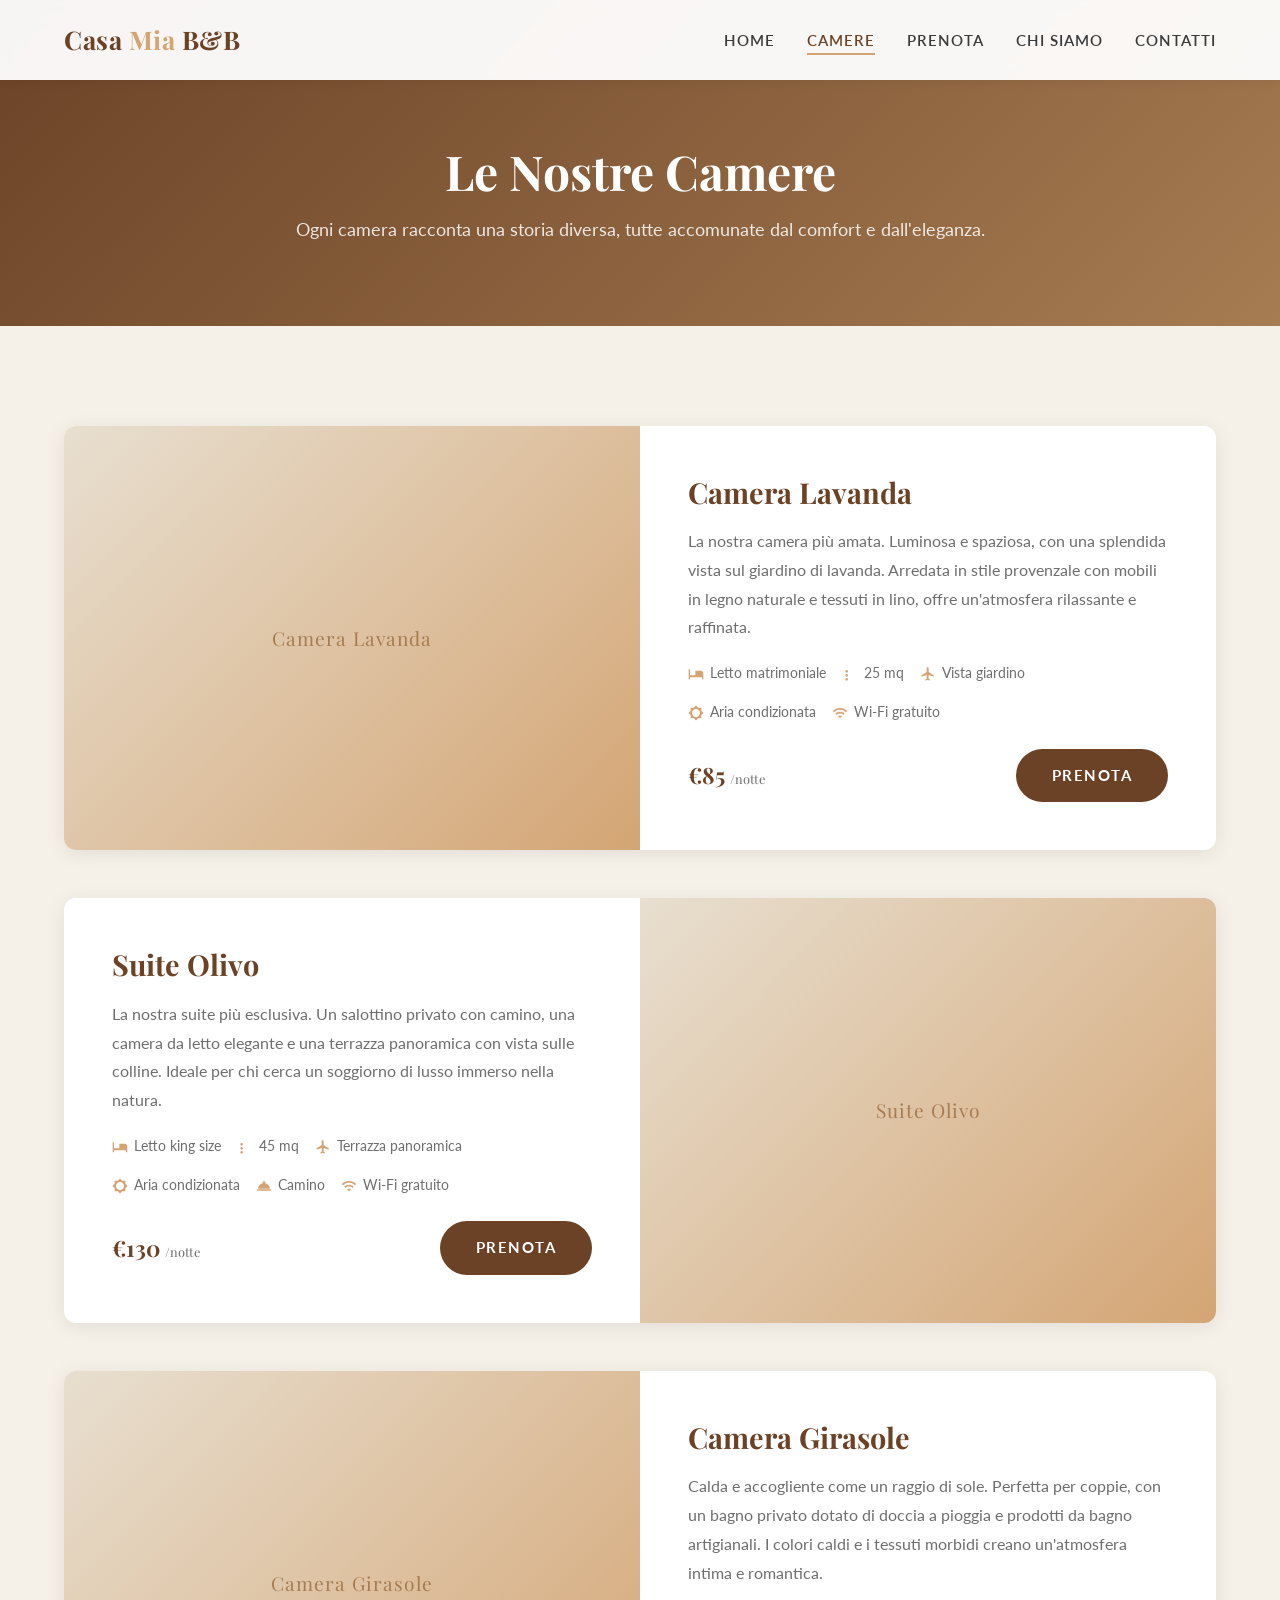
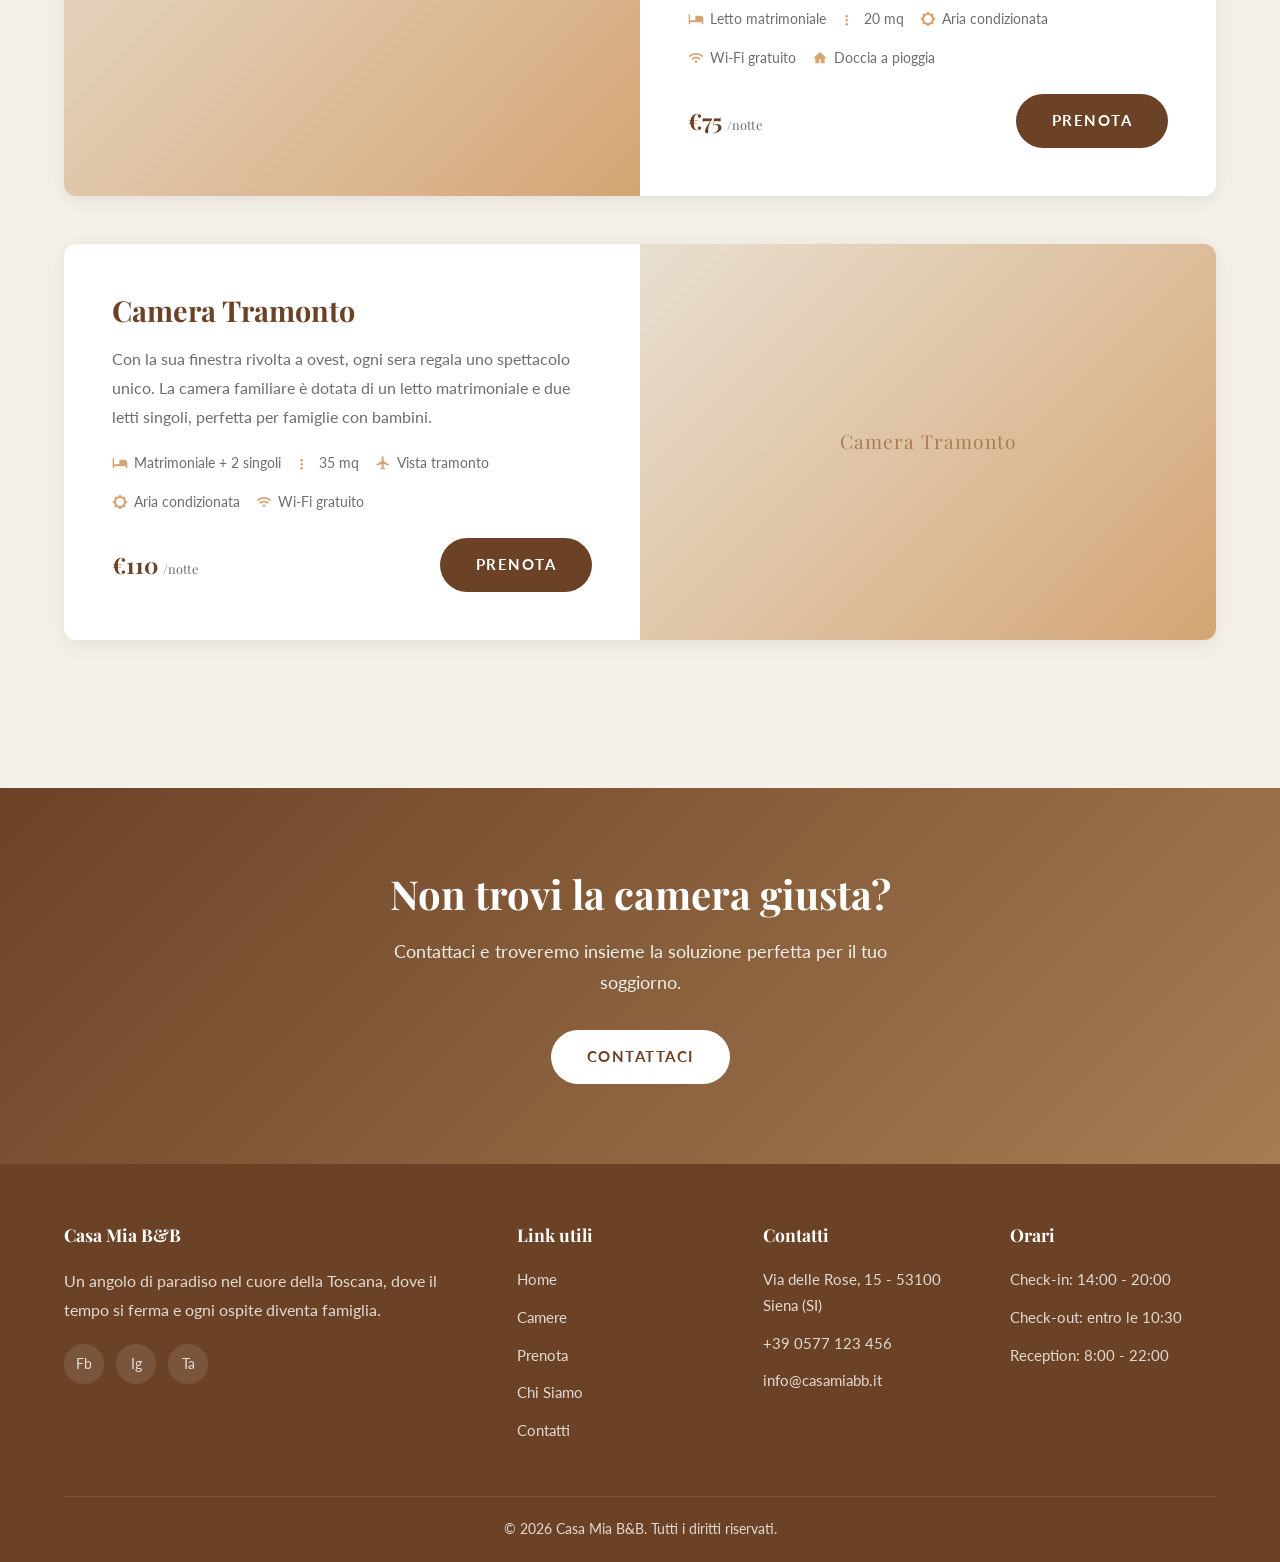
==== bb-website/camere.html @ ee1a45ab "Add Casa Mia B&B complete website Create a full responsive B&B website with 5 pages (homepage, rooms" ====
<!DOCTYPE html>
<html lang="it">
<head>
  <meta charset="UTF-8">
  <meta name="viewport" content="width=device-width, initial-scale=1.0">
  <title>Le Camere - Casa Mia B&B</title>
  <meta name="description" content="Scopri le camere di Casa Mia B&B: comfort, eleganza e vista sulle colline toscane.">
  <link rel="preconnect" href="https://fonts.googleapis.com">
  <link rel="preconnect" href="https://fonts.gstatic.com" crossorigin>
  <link href="https://fonts.googleapis.com/css2?family=Lato:wght@300;400;700&family=Playfair+Display:wght@400;600;700&display=swap" rel="stylesheet">
  <link rel="stylesheet" href="style.css">
</head>
<body>

  <!-- Navbar -->
  <nav class="navbar">
    <div class="container">
      <a href="index.html" class="navbar-logo">Casa <span>Mia</span> B&B</a>
      <ul class="navbar-menu">
        <li><a href="index.html">Home</a></li>
        <li><a href="camere.html">Camere</a></li>
        <li><a href="prenotazioni.html">Prenota</a></li>
        <li><a href="chi-siamo.html">Chi Siamo</a></li>
        <li><a href="contatti.html">Contatti</a></li>
      </ul>
      <div class="hamburger">
        <span></span>
        <span></span>
        <span></span>
      </div>
    </div>
  </nav>
  <div class="menu-overlay"></div>

  <!-- Page Header -->
  <section class="page-header">
    <div class="container">
      <h1>Le Nostre Camere</h1>
      <p>Ogni camera racconta una storia diversa, tutte accomunate dal comfort e dall'eleganza.</p>
    </div>
  </section>

  <!-- Rooms Detail -->
  <section class="section">
    <div class="container">

      <!-- Camera Lavanda -->
      <div class="room-detail-card animate-on-scroll">
        <div class="room-detail-img">
          <div class="img-placeholder">Camera Lavanda</div>
        </div>
        <div class="room-detail-body">
          <h3>Camera Lavanda</h3>
          <p>La nostra camera più amata. Luminosa e spaziosa, con una splendida vista sul giardino di lavanda. Arredata in stile provenzale con mobili in legno naturale e tessuti in lino, offre un'atmosfera rilassante e raffinata.</p>
          <div class="room-features">
            <span class="room-feature">
              <svg viewBox="0 0 24 24"><path d="M19 7h-8v7H3V5H1v15h2v-3h18v3h2V11c0-2.21-1.79-4-4-4z"/></svg>
              Letto matrimoniale
            </span>
            <span class="room-feature">
              <svg viewBox="0 0 24 24"><path d="M7 18c-1.1 0-1.99.9-1.99 2S5.9 22 7 22s2-.9 2-2-.9-2-2-2zm0-6c-1.1 0-1.99.9-1.99 2S5.9 16 7 16s2-.9 2-2-.9-2-2-2zm0-6c-1.1 0-1.99.9-1.99 2S5.9 10 7 10s2-.9 2-2-.9-2-2-2z"/></svg>
              25 mq
            </span>
            <span class="room-feature">
              <svg viewBox="0 0 24 24"><path d="M21 14.58c0-.36-.19-.69-.49-.89L13 9V3.5c0-.83-.67-1.5-1.5-1.5S10 2.67 10 3.5V9l-7.51 4.69c-.3.19-.49.53-.49.89 0 .7.68 1.2 1.34 1L10 13.5V19l-1.8 1.35c-.13.09-.2.24-.2.4v.59c0 .33.32.57.64.48L11.5 21l2.86.82c.32.09.64-.15.64-.48v-.59c0-.16-.07-.31-.2-.4L13 19v-5.5l6.66 2.08c.66.2 1.34-.3 1.34-1z"/></svg>
              Vista giardino
            </span>
            <span class="room-feature">
              <svg viewBox="0 0 24 24"><path d="M20 8.69V4h-4.69L12 .69 8.69 4H4v4.69L.69 12 4 15.31V20h4.69L12 23.31 15.31 20H20v-4.69L23.31 12 20 8.69zM12 18c-3.31 0-6-2.69-6-6s2.69-6 6-6 6 2.69 6 6-2.69 6-6 6z"/></svg>
              Aria condizionata
            </span>
            <span class="room-feature">
              <svg viewBox="0 0 24 24"><path d="M1 9l2 2c4.97-4.97 13.03-4.97 18 0l2-2C16.93 2.93 7.08 2.93 1 9zm8 8l3 3 3-3c-1.65-1.66-4.34-1.66-6 0zm-4-4l2 2c2.76-2.76 7.24-2.76 10 0l2-2C15.14 9.14 8.87 9.14 5 13z"/></svg>
              Wi-Fi gratuito
            </span>
          </div>
          <div class="room-card-footer">
            <span class="room-price">€85 <small>/notte</small></span>
            <a href="prenotazioni.html" class="btn btn-primary">Prenota</a>
          </div>
        </div>
      </div>

      <!-- Suite Olivo -->
      <div class="room-detail-card animate-on-scroll">
        <div class="room-detail-img">
          <div class="img-placeholder">Suite Olivo</div>
        </div>
        <div class="room-detail-body">
          <h3>Suite Olivo</h3>
          <p>La nostra suite più esclusiva. Un salottino privato con camino, una camera da letto elegante e una terrazza panoramica con vista sulle colline. Ideale per chi cerca un soggiorno di lusso immerso nella natura.</p>
          <div class="room-features">
            <span class="room-feature">
              <svg viewBox="0 0 24 24"><path d="M19 7h-8v7H3V5H1v15h2v-3h18v3h2V11c0-2.21-1.79-4-4-4z"/></svg>
              Letto king size
            </span>
            <span class="room-feature">
              <svg viewBox="0 0 24 24"><path d="M7 18c-1.1 0-1.99.9-1.99 2S5.9 22 7 22s2-.9 2-2-.9-2-2-2zm0-6c-1.1 0-1.99.9-1.99 2S5.9 16 7 16s2-.9 2-2-.9-2-2-2zm0-6c-1.1 0-1.99.9-1.99 2S5.9 10 7 10s2-.9 2-2-.9-2-2-2z"/></svg>
              45 mq
            </span>
            <span class="room-feature">
              <svg viewBox="0 0 24 24"><path d="M21 14.58c0-.36-.19-.69-.49-.89L13 9V3.5c0-.83-.67-1.5-1.5-1.5S10 2.67 10 3.5V9l-7.51 4.69c-.3.19-.49.53-.49.89 0 .7.68 1.2 1.34 1L10 13.5V19l-1.8 1.35c-.13.09-.2.24-.2.4v.59c0 .33.32.57.64.48L11.5 21l2.86.82c.32.09.64-.15.64-.48v-.59c0-.16-.07-.31-.2-.4L13 19v-5.5l6.66 2.08c.66.2 1.34-.3 1.34-1z"/></svg>
              Terrazza panoramica
            </span>
            <span class="room-feature">
              <svg viewBox="0 0 24 24"><path d="M20 8.69V4h-4.69L12 .69 8.69 4H4v4.69L.69 12 4 15.31V20h4.69L12 23.31 15.31 20H20v-4.69L23.31 12 20 8.69zM12 18c-3.31 0-6-2.69-6-6s2.69-6 6-6 6 2.69 6 6-2.69 6-6 6z"/></svg>
              Aria condizionata
            </span>
            <span class="room-feature">
              <svg viewBox="0 0 24 24"><path d="M2 17h20v2H2zm11.84-9.21c.1-.24.16-.51.16-.79 0-1.1-.9-2-2-2s-2 .9-2 2c0 .28.06.55.16.79C6.25 8.6 3.27 11.93 3 16h18c-.27-4.07-3.25-7.4-7.16-8.21z"/></svg>
              Camino
            </span>
            <span class="room-feature">
              <svg viewBox="0 0 24 24"><path d="M1 9l2 2c4.97-4.97 13.03-4.97 18 0l2-2C16.93 2.93 7.08 2.93 1 9zm8 8l3 3 3-3c-1.65-1.66-4.34-1.66-6 0zm-4-4l2 2c2.76-2.76 7.24-2.76 10 0l2-2C15.14 9.14 8.87 9.14 5 13z"/></svg>
              Wi-Fi gratuito
            </span>
          </div>
          <div class="room-card-footer">
            <span class="room-price">€130 <small>/notte</small></span>
            <a href="prenotazioni.html" class="btn btn-primary">Prenota</a>
          </div>
        </div>
      </div>

      <!-- Camera Girasole -->
      <div class="room-detail-card animate-on-scroll">
        <div class="room-detail-img">
          <div class="img-placeholder">Camera Girasole</div>
        </div>
        <div class="room-detail-body">
          <h3>Camera Girasole</h3>
          <p>Calda e accogliente come un raggio di sole. Perfetta per coppie, con un bagno privato dotato di doccia a pioggia e prodotti da bagno artigianali. I colori caldi e i tessuti morbidi creano un'atmosfera intima e romantica.</p>
          <div class="room-features">
            <span class="room-feature">
              <svg viewBox="0 0 24 24"><path d="M19 7h-8v7H3V5H1v15h2v-3h18v3h2V11c0-2.21-1.79-4-4-4z"/></svg>
              Letto matrimoniale
            </span>
            <span class="room-feature">
              <svg viewBox="0 0 24 24"><path d="M7 18c-1.1 0-1.99.9-1.99 2S5.9 22 7 22s2-.9 2-2-.9-2-2-2zm0-6c-1.1 0-1.99.9-1.99 2S5.9 16 7 16s2-.9 2-2-.9-2-2-2zm0-6c-1.1 0-1.99.9-1.99 2S5.9 10 7 10s2-.9 2-2-.9-2-2-2z"/></svg>
              20 mq
            </span>
            <span class="room-feature">
              <svg viewBox="0 0 24 24"><path d="M20 8.69V4h-4.69L12 .69 8.69 4H4v4.69L.69 12 4 15.31V20h4.69L12 23.31 15.31 20H20v-4.69L23.31 12 20 8.69zM12 18c-3.31 0-6-2.69-6-6s2.69-6 6-6 6 2.69 6 6-2.69 6-6 6z"/></svg>
              Aria condizionata
            </span>
            <span class="room-feature">
              <svg viewBox="0 0 24 24"><path d="M1 9l2 2c4.97-4.97 13.03-4.97 18 0l2-2C16.93 2.93 7.08 2.93 1 9zm8 8l3 3 3-3c-1.65-1.66-4.34-1.66-6 0zm-4-4l2 2c2.76-2.76 7.24-2.76 10 0l2-2C15.14 9.14 8.87 9.14 5 13z"/></svg>
              Wi-Fi gratuito
            </span>
            <span class="room-feature">
              <svg viewBox="0 0 24 24"><path d="M12 3L2 12h3v8h6v-6h2v6h6v-8h3L12 3z"/></svg>
              Doccia a pioggia
            </span>
          </div>
          <div class="room-card-footer">
            <span class="room-price">€75 <small>/notte</small></span>
            <a href="prenotazioni.html" class="btn btn-primary">Prenota</a>
          </div>
        </div>
      </div>

      <!-- Camera Tramonto -->
      <div class="room-detail-card animate-on-scroll">
        <div class="room-detail-img">
          <div class="img-placeholder">Camera Tramonto</div>
        </div>
        <div class="room-detail-body">
          <h3>Camera Tramonto</h3>
          <p>Con la sua finestra rivolta a ovest, ogni sera regala uno spettacolo unico. La camera familiare è dotata di un letto matrimoniale e due letti singoli, perfetta per famiglie con bambini.</p>
          <div class="room-features">
            <span class="room-feature">
              <svg viewBox="0 0 24 24"><path d="M19 7h-8v7H3V5H1v15h2v-3h18v3h2V11c0-2.21-1.79-4-4-4z"/></svg>
              Matrimoniale + 2 singoli
            </span>
            <span class="room-feature">
              <svg viewBox="0 0 24 24"><path d="M7 18c-1.1 0-1.99.9-1.99 2S5.9 22 7 22s2-.9 2-2-.9-2-2-2zm0-6c-1.1 0-1.99.9-1.99 2S5.9 16 7 16s2-.9 2-2-.9-2-2-2zm0-6c-1.1 0-1.99.9-1.99 2S5.9 10 7 10s2-.9 2-2-.9-2-2-2z"/></svg>
              35 mq
            </span>
            <span class="room-feature">
              <svg viewBox="0 0 24 24"><path d="M21 14.58c0-.36-.19-.69-.49-.89L13 9V3.5c0-.83-.67-1.5-1.5-1.5S10 2.67 10 3.5V9l-7.51 4.69c-.3.19-.49.53-.49.89 0 .7.68 1.2 1.34 1L10 13.5V19l-1.8 1.35c-.13.09-.2.24-.2.4v.59c0 .33.32.57.64.48L11.5 21l2.86.82c.32.09.64-.15.64-.48v-.59c0-.16-.07-.31-.2-.4L13 19v-5.5l6.66 2.08c.66.2 1.34-.3 1.34-1z"/></svg>
              Vista tramonto
            </span>
            <span class="room-feature">
              <svg viewBox="0 0 24 24"><path d="M20 8.69V4h-4.69L12 .69 8.69 4H4v4.69L.69 12 4 15.31V20h4.69L12 23.31 15.31 20H20v-4.69L23.31 12 20 8.69zM12 18c-3.31 0-6-2.69-6-6s2.69-6 6-6 6 2.69 6 6-2.69 6-6 6z"/></svg>
              Aria condizionata
            </span>
            <span class="room-feature">
              <svg viewBox="0 0 24 24"><path d="M1 9l2 2c4.97-4.97 13.03-4.97 18 0l2-2C16.93 2.93 7.08 2.93 1 9zm8 8l3 3 3-3c-1.65-1.66-4.34-1.66-6 0zm-4-4l2 2c2.76-2.76 7.24-2.76 10 0l2-2C15.14 9.14 8.87 9.14 5 13z"/></svg>
              Wi-Fi gratuito
            </span>
          </div>
          <div class="room-card-footer">
            <span class="room-price">€110 <small>/notte</small></span>
            <a href="prenotazioni.html" class="btn btn-primary">Prenota</a>
          </div>
        </div>
      </div>

    </div>
  </section>

  <!-- CTA -->
  <section class="cta-section">
    <div class="container">
      <h2>Non trovi la camera giusta?</h2>
      <p>Contattaci e troveremo insieme la soluzione perfetta per il tuo soggiorno.</p>
      <a href="contatti.html" class="btn btn-white">Contattaci</a>
    </div>
  </section>

  <!-- Footer -->
  <footer class="footer">
    <div class="container">
      <div class="footer-grid">
        <div class="footer-about">
          <h4>Casa Mia B&B</h4>
          <p>Un angolo di paradiso nel cuore della Toscana, dove il tempo si ferma e ogni ospite diventa famiglia.</p>
          <div class="footer-social">
            <a href="#" aria-label="Facebook">Fb</a>
            <a href="#" aria-label="Instagram">Ig</a>
            <a href="#" aria-label="TripAdvisor">Ta</a>
          </div>
        </div>
        <div>
          <h4>Link utili</h4>
          <div class="footer-links">
            <a href="index.html">Home</a>
            <a href="camere.html">Camere</a>
            <a href="prenotazioni.html">Prenota</a>
            <a href="chi-siamo.html">Chi Siamo</a>
            <a href="contatti.html">Contatti</a>
          </div>
        </div>
        <div>
          <h4>Contatti</h4>
          <div class="footer-contact-item">Via delle Rose, 15 - 53100 Siena (SI)</div>
          <div class="footer-contact-item">+39 0577 123 456</div>
          <div class="footer-contact-item">info@casamiabb.it</div>
        </div>
        <div>
          <h4>Orari</h4>
          <div class="footer-contact-item">Check-in: 14:00 - 20:00</div>
          <div class="footer-contact-item">Check-out: entro le 10:30</div>
          <div class="footer-contact-item">Reception: 8:00 - 22:00</div>
        </div>
      </div>
      <div class="footer-bottom">
        &copy; 2026 Casa Mia B&B. Tutti i diritti riservati.
      </div>
    </div>
  </footer>

  <script src="script.js"></script>
</body>
</html>
---- bb-website/style.css ----
/* =============================================
   Casa Mia B&B - Stylesheet
   Palette: beige (#F5F0E8), marrone (#6B4226),
            bianco (#FFFFFF), accenti (#A67C52, #D4A574)
   ============================================= */

/* --- Reset & Base --- */
*,
*::before,
*::after {
  margin: 0;
  padding: 0;
  box-sizing: border-box;
}

:root {
  --beige: #F5F0E8;
  --beige-dark: #E8DFD0;
  --brown: #6B4226;
  --brown-light: #A67C52;
  --brown-accent: #D4A574;
  --white: #FFFFFF;
  --text: #3A3A3A;
  --text-light: #6E6E6E;
  --shadow: 0 4px 20px rgba(0, 0, 0, 0.08);
  --shadow-hover: 0 8px 30px rgba(0, 0, 0, 0.15);
  --radius: 12px;
  --transition: 0.3s ease;
}

html {
  scroll-behavior: smooth;
}

body {
  font-family: 'Lato', sans-serif;
  color: var(--text);
  background-color: var(--beige);
  line-height: 1.7;
  overflow-x: hidden;
}

h1, h2, h3, h4, h5, h6 {
  font-family: 'Playfair Display', serif;
  color: var(--brown);
  line-height: 1.3;
}

a {
  text-decoration: none;
  color: inherit;
  transition: color var(--transition);
}

img {
  max-width: 100%;
  height: auto;
  display: block;
}

ul {
  list-style: none;
}

.container {
  max-width: 1200px;
  margin: 0 auto;
  padding: 0 24px;
}

/* --- Navbar --- */
.navbar {
  position: fixed;
  top: 0;
  left: 0;
  width: 100%;
  z-index: 1000;
  background: rgba(255, 255, 255, 0.95);
  backdrop-filter: blur(10px);
  box-shadow: 0 2px 10px rgba(0, 0, 0, 0.05);
  transition: background var(--transition), box-shadow var(--transition);
}

.navbar .container {
  display: flex;
  align-items: center;
  justify-content: space-between;
  height: 80px;
}

.navbar-logo {
  font-family: 'Playfair Display', serif;
  font-size: 1.6rem;
  color: var(--brown);
  font-weight: 700;
  letter-spacing: 0.5px;
}

.navbar-logo span {
  color: var(--brown-accent);
}

.navbar-menu {
  display: flex;
  gap: 32px;
  align-items: center;
}

.navbar-menu a {
  font-size: 0.95rem;
  font-weight: 600;
  color: var(--text);
  position: relative;
  padding: 4px 0;
  text-transform: uppercase;
  letter-spacing: 1px;
}

.navbar-menu a::after {
  content: '';
  position: absolute;
  bottom: -2px;
  left: 0;
  width: 0;
  height: 2px;
  background: var(--brown-accent);
  transition: width var(--transition);
}

.navbar-menu a:hover::after,
.navbar-menu a.active::after {
  width: 100%;
}

.navbar-menu a:hover,
.navbar-menu a.active {
  color: var(--brown);
}

/* Hamburger */
.hamburger {
  display: none;
  flex-direction: column;
  cursor: pointer;
  gap: 5px;
  padding: 4px;
  z-index: 1001;
}

.hamburger span {
  width: 28px;
  height: 3px;
  background: var(--brown);
  border-radius: 2px;
  transition: var(--transition);
}

.hamburger.active span:nth-child(1) {
  transform: rotate(45deg) translate(6px, 6px);
}

.hamburger.active span:nth-child(2) {
  opacity: 0;
}

.hamburger.active span:nth-child(3) {
  transform: rotate(-45deg) translate(6px, -6px);
}

/* --- Hero Section --- */
.hero {
  position: relative;
  height: 100vh;
  min-height: 600px;
  display: flex;
  align-items: center;
  justify-content: center;
  text-align: center;
  color: var(--white);
  overflow: hidden;
}

.hero-bg {
  position: absolute;
  inset: 0;
  background: linear-gradient(135deg, #6B4226 0%, #A67C52 50%, #D4A574 100%);
  z-index: -1;
}

.hero-bg::after {
  content: '';
  position: absolute;
  inset: 0;
  background: rgba(0, 0, 0, 0.3);
}

.hero-content {
  position: relative;
  z-index: 1;
  max-width: 700px;
  padding: 0 24px;
  animation: fadeInUp 1s ease;
}

.hero h1 {
  font-size: 3.5rem;
  color: var(--white);
  margin-bottom: 16px;
  text-shadow: 0 2px 10px rgba(0, 0, 0, 0.3);
}

.hero p {
  font-size: 1.25rem;
  margin-bottom: 32px;
  opacity: 0.95;
  line-height: 1.8;
}

/* --- Buttons --- */
.btn {
  display: inline-block;
  padding: 14px 36px;
  border-radius: 50px;
  font-weight: 700;
  font-size: 0.95rem;
  text-transform: uppercase;
  letter-spacing: 1.5px;
  cursor: pointer;
  transition: all var(--transition);
  border: none;
  font-family: 'Lato', sans-serif;
}

.btn-primary {
  background: var(--brown);
  color: var(--white);
}

.btn-primary:hover {
  background: var(--brown-light);
  transform: translateY(-2px);
  box-shadow: 0 6px 20px rgba(107, 66, 38, 0.3);
}

.btn-secondary {
  background: transparent;
  color: var(--brown);
  border: 2px solid var(--brown);
}

.btn-secondary:hover {
  background: var(--brown);
  color: var(--white);
  transform: translateY(-2px);
}

.btn-white {
  background: var(--white);
  color: var(--brown);
}

.btn-white:hover {
  background: var(--beige);
  transform: translateY(-2px);
  box-shadow: 0 6px 20px rgba(0, 0, 0, 0.15);
}

/* --- Section Styles --- */
.section {
  padding: 100px 0;
}

.section-light {
  background: var(--white);
}

.section-title {
  text-align: center;
  margin-bottom: 60px;
}

.section-title h2 {
  font-size: 2.5rem;
  margin-bottom: 16px;
}

.section-title p {
  color: var(--text-light);
  font-size: 1.1rem;
  max-width: 600px;
  margin: 0 auto;
}

.section-title .divider {
  width: 60px;
  height: 3px;
  background: var(--brown-accent);
  margin: 16px auto 0;
  border-radius: 2px;
}

/* --- Room Cards --- */
.rooms-grid {
  display: grid;
  grid-template-columns: repeat(auto-fit, minmax(340px, 1fr));
  gap: 32px;
}

.room-card {
  background: var(--white);
  border-radius: var(--radius);
  overflow: hidden;
  box-shadow: var(--shadow);
  transition: transform var(--transition), box-shadow var(--transition);
}

.room-card:hover {
  transform: translateY(-8px);
  box-shadow: var(--shadow-hover);
}

.room-card-img {
  height: 260px;
  background: linear-gradient(135deg, var(--beige-dark), var(--brown-accent));
  position: relative;
  overflow: hidden;
  display: flex;
  align-items: center;
  justify-content: center;
}

.room-card-img img {
  width: 100%;
  height: 100%;
  object-fit: cover;
}

.room-card-img .placeholder-icon {
  font-size: 3rem;
  color: var(--brown-light);
  opacity: 0.5;
}

.room-card-badge {
  position: absolute;
  top: 16px;
  right: 16px;
  background: var(--brown);
  color: var(--white);
  padding: 6px 16px;
  border-radius: 50px;
  font-size: 0.85rem;
  font-weight: 700;
}

.room-card-body {
  padding: 28px;
}

.room-card-body h3 {
  font-size: 1.5rem;
  margin-bottom: 12px;
}

.room-card-body p {
  color: var(--text-light);
  margin-bottom: 20px;
  line-height: 1.7;
}

.room-card-footer {
  display: flex;
  align-items: center;
  justify-content: space-between;
}

.room-price {
  font-family: 'Playfair Display', serif;
  font-size: 1.4rem;
  color: var(--brown);
  font-weight: 700;
}

.room-price small {
  font-size: 0.8rem;
  font-weight: 400;
  color: var(--text-light);
}

.room-features {
  display: flex;
  gap: 16px;
  margin-bottom: 20px;
  flex-wrap: wrap;
}

.room-feature {
  display: flex;
  align-items: center;
  gap: 6px;
  font-size: 0.85rem;
  color: var(--text-light);
}

.room-feature svg {
  width: 16px;
  height: 16px;
  fill: var(--brown-accent);
}

/* --- Reviews --- */
.reviews-grid {
  display: grid;
  grid-template-columns: repeat(auto-fit, minmax(300px, 1fr));
  gap: 32px;
}

.review-card {
  background: var(--white);
  padding: 36px;
  border-radius: var(--radius);
  box-shadow: var(--shadow);
  position: relative;
  transition: transform var(--transition);
}

.review-card:hover {
  transform: translateY(-4px);
}

.review-card .quote {
  font-size: 3rem;
  color: var(--brown-accent);
  opacity: 0.3;
  font-family: 'Playfair Display', serif;
  line-height: 1;
  position: absolute;
  top: 20px;
  left: 28px;
}

.review-card p {
  font-style: italic;
  color: var(--text-light);
  margin-bottom: 20px;
  line-height: 1.8;
  padding-top: 20px;
}

.review-author {
  display: flex;
  align-items: center;
  gap: 12px;
}

.review-avatar {
  width: 48px;
  height: 48px;
  border-radius: 50%;
  background: var(--brown-accent);
  display: flex;
  align-items: center;
  justify-content: center;
  color: var(--white);
  font-weight: 700;
  font-size: 1.1rem;
}

.review-author-info strong {
  display: block;
  color: var(--brown);
}

.review-author-info span {
  font-size: 0.85rem;
  color: var(--text-light);
}

.review-stars {
  color: #E8B730;
  font-size: 0.9rem;
  margin-bottom: 4px;
}

/* --- Page Header (internal pages) --- */
.page-header {
  padding: 140px 0 80px;
  text-align: center;
  background: linear-gradient(135deg, var(--brown) 0%, var(--brown-light) 100%);
  color: var(--white);
}

.page-header h1 {
  font-size: 3rem;
  color: var(--white);
  margin-bottom: 12px;
}

.page-header p {
  font-size: 1.15rem;
  opacity: 0.85;
}

/* --- About Section --- */
.about-grid {
  display: grid;
  grid-template-columns: 1fr 1fr;
  gap: 60px;
  align-items: center;
}

.about-image {
  border-radius: var(--radius);
  overflow: hidden;
  box-shadow: var(--shadow);
  height: 400px;
  background: linear-gradient(135deg, var(--beige-dark), var(--brown-accent));
  display: flex;
  align-items: center;
  justify-content: center;
}

.about-image img {
  width: 100%;
  height: 100%;
  object-fit: cover;
}

.about-text h2 {
  font-size: 2.2rem;
  margin-bottom: 20px;
}

.about-text p {
  margin-bottom: 16px;
  color: var(--text-light);
  line-height: 1.8;
}

.values-grid {
  display: grid;
  grid-template-columns: repeat(auto-fit, minmax(250px, 1fr));
  gap: 32px;
  margin-top: 40px;
}

.value-card {
  text-align: center;
  padding: 40px 28px;
  background: var(--white);
  border-radius: var(--radius);
  box-shadow: var(--shadow);
  transition: transform var(--transition);
}

.value-card:hover {
  transform: translateY(-4px);
}

.value-icon {
  width: 64px;
  height: 64px;
  border-radius: 50%;
  background: var(--beige);
  display: flex;
  align-items: center;
  justify-content: center;
  margin: 0 auto 20px;
  font-size: 1.8rem;
}

.value-card h3 {
  font-size: 1.3rem;
  margin-bottom: 12px;
}

.value-card p {
  color: var(--text-light);
  font-size: 0.95rem;
}

/* --- Forms --- */
.form-container {
  max-width: 700px;
  margin: 0 auto;
  background: var(--white);
  padding: 48px;
  border-radius: var(--radius);
  box-shadow: var(--shadow);
}

.form-row {
  display: grid;
  grid-template-columns: 1fr 1fr;
  gap: 20px;
}

.form-group {
  margin-bottom: 24px;
}

.form-group label {
  display: block;
  font-weight: 700;
  margin-bottom: 8px;
  color: var(--brown);
  font-size: 0.9rem;
  text-transform: uppercase;
  letter-spacing: 0.5px;
}

.form-group input,
.form-group select,
.form-group textarea {
  width: 100%;
  padding: 14px 18px;
  border: 2px solid var(--beige-dark);
  border-radius: 8px;
  font-size: 1rem;
  font-family: 'Lato', sans-serif;
  color: var(--text);
  background: var(--beige);
  transition: border-color var(--transition), box-shadow var(--transition);
}

.form-group input:focus,
.form-group select:focus,
.form-group textarea:focus {
  outline: none;
  border-color: var(--brown-accent);
  box-shadow: 0 0 0 3px rgba(166, 124, 82, 0.15);
}

.form-group input.error,
.form-group select.error,
.form-group textarea.error {
  border-color: #e74c3c;
}

.form-group .error-message {
  color: #e74c3c;
  font-size: 0.85rem;
  margin-top: 6px;
  display: none;
}

.form-group .error-message.visible {
  display: block;
}

.form-group textarea {
  resize: vertical;
  min-height: 120px;
}

.form-submit {
  text-align: center;
  margin-top: 12px;
}

.form-submit .btn {
  min-width: 220px;
}

/* --- Contact Info --- */
.contact-grid {
  display: grid;
  grid-template-columns: 1fr 1fr;
  gap: 60px;
}

.contact-info-list {
  display: flex;
  flex-direction: column;
  gap: 28px;
}

.contact-info-item {
  display: flex;
  gap: 16px;
  align-items: flex-start;
}

.contact-info-icon {
  width: 52px;
  height: 52px;
  border-radius: 50%;
  background: var(--beige);
  display: flex;
  align-items: center;
  justify-content: center;
  font-size: 1.3rem;
  flex-shrink: 0;
}

.contact-info-item h4 {
  font-size: 1.05rem;
  margin-bottom: 4px;
}

.contact-info-item p {
  color: var(--text-light);
  font-size: 0.95rem;
}

.map-container {
  border-radius: var(--radius);
  overflow: hidden;
  box-shadow: var(--shadow);
  height: 450px;
}

.map-container iframe {
  width: 100%;
  height: 100%;
  border: none;
}

/* --- CTA Section --- */
.cta-section {
  background: linear-gradient(135deg, var(--brown) 0%, var(--brown-light) 100%);
  padding: 80px 0;
  text-align: center;
  color: var(--white);
}

.cta-section h2 {
  font-size: 2.5rem;
  color: var(--white);
  margin-bottom: 16px;
}

.cta-section p {
  font-size: 1.15rem;
  opacity: 0.9;
  margin-bottom: 32px;
  max-width: 500px;
  margin-left: auto;
  margin-right: auto;
}

/* --- Footer --- */
.footer {
  background: var(--brown);
  color: rgba(255, 255, 255, 0.8);
  padding: 60px 0 0;
}

.footer-grid {
  display: grid;
  grid-template-columns: 2fr 1fr 1fr 1fr;
  gap: 40px;
  padding-bottom: 40px;
}

.footer h4 {
  color: var(--white);
  font-size: 1.1rem;
  margin-bottom: 20px;
}

.footer-about p {
  line-height: 1.8;
  margin-bottom: 20px;
}

.footer-social {
  display: flex;
  gap: 12px;
}

.footer-social a {
  width: 40px;
  height: 40px;
  border-radius: 50%;
  background: rgba(255, 255, 255, 0.1);
  display: flex;
  align-items: center;
  justify-content: center;
  transition: background var(--transition);
  font-size: 0.9rem;
}

.footer-social a:hover {
  background: var(--brown-accent);
}

.footer-links a {
  display: block;
  margin-bottom: 12px;
  transition: color var(--transition);
  font-size: 0.95rem;
}

.footer-links a:hover {
  color: var(--white);
}

.footer-contact-item {
  display: flex;
  gap: 10px;
  margin-bottom: 12px;
  font-size: 0.95rem;
}

.footer-bottom {
  border-top: 1px solid rgba(255, 255, 255, 0.1);
  padding: 20px 0;
  text-align: center;
  font-size: 0.9rem;
}

/* --- Animations --- */
@keyframes fadeInUp {
  from {
    opacity: 0;
    transform: translateY(30px);
  }
  to {
    opacity: 1;
    transform: translateY(0);
  }
}

@keyframes fadeIn {
  from { opacity: 0; }
  to { opacity: 1; }
}

.animate-on-scroll {
  opacity: 0;
  transform: translateY(30px);
  transition: opacity 0.6s ease, transform 0.6s ease;
}

.animate-on-scroll.visible {
  opacity: 1;
  transform: translateY(0);
}

/* --- Success Message (forms) --- */
.success-message {
  display: none;
  text-align: center;
  padding: 40px;
}

.success-message.visible {
  display: block;
  animation: fadeInUp 0.5s ease;
}

.success-icon {
  width: 80px;
  height: 80px;
  border-radius: 50%;
  background: #27ae60;
  color: var(--white);
  display: flex;
  align-items: center;
  justify-content: center;
  font-size: 2.5rem;
  margin: 0 auto 20px;
}

.success-message h3 {
  color: #27ae60;
  margin-bottom: 12px;
}

/* --- Responsive --- */
@media (max-width: 992px) {
  .footer-grid {
    grid-template-columns: 1fr 1fr;
  }

  .about-grid {
    grid-template-columns: 1fr;
    gap: 40px;
  }

  .contact-grid {
    grid-template-columns: 1fr;
  }
}

@media (max-width: 768px) {
  .hamburger {
    display: flex;
  }

  .navbar-menu {
    position: fixed;
    top: 0;
    right: -100%;
    width: 280px;
    height: 100vh;
    background: var(--white);
    flex-direction: column;
    padding: 100px 40px 40px;
    gap: 24px;
    box-shadow: -5px 0 20px rgba(0, 0, 0, 0.1);
    transition: right var(--transition);
  }

  .navbar-menu.open {
    right: 0;
  }

  .hero h1 {
    font-size: 2.5rem;
  }

  .hero p {
    font-size: 1.05rem;
  }

  .section {
    padding: 60px 0;
  }

  .section-title h2 {
    font-size: 2rem;
  }

  .page-header h1 {
    font-size: 2.2rem;
  }

  .page-header {
    padding: 120px 0 60px;
  }

  .rooms-grid {
    grid-template-columns: 1fr;
  }

  .form-row {
    grid-template-columns: 1fr;
  }

  .form-container {
    padding: 32px 24px;
  }

  .footer-grid {
    grid-template-columns: 1fr;
  }

  .cta-section h2 {
    font-size: 1.8rem;
  }
}

@media (max-width: 480px) {
  .hero h1 {
    font-size: 2rem;
  }

  .btn {
    padding: 12px 28px;
    font-size: 0.85rem;
  }

  .navbar .container {
    height: 64px;
  }

  .reviews-grid {
    grid-template-columns: 1fr;
  }
}

/* --- Mobile menu overlay --- */
.menu-overlay {
  position: fixed;
  inset: 0;
  background: rgba(0, 0, 0, 0.5);
  z-index: 999;
  opacity: 0;
  visibility: hidden;
  transition: opacity var(--transition), visibility var(--transition);
}

.menu-overlay.active {
  opacity: 1;
  visibility: visible;
}

/* --- Image placeholder styling --- */
.img-placeholder {
  background: linear-gradient(135deg, var(--beige-dark), var(--brown-accent));
  display: flex;
  align-items: center;
  justify-content: center;
  color: var(--brown-light);
  font-size: 1.2rem;
  font-family: 'Playfair Display', serif;
  letter-spacing: 1px;
  width: 100%;
  height: 100%;
}

/* --- Room detail features list on camere page --- */
.room-detail-card {
  background: var(--white);
  border-radius: var(--radius);
  overflow: hidden;
  box-shadow: var(--shadow);
  margin-bottom: 48px;
  display: grid;
  grid-template-columns: 1fr 1fr;
  transition: transform var(--transition);
}

.room-detail-card:hover {
  transform: translateY(-4px);
}

.room-detail-card:nth-child(even) {
  direction: rtl;
}

.room-detail-card:nth-child(even) > * {
  direction: ltr;
}

.room-detail-img {
  height: 100%;
  min-height: 350px;
  background: linear-gradient(135deg, var(--beige-dark), var(--brown-accent));
  display: flex;
  align-items: center;
  justify-content: center;
}

.room-detail-img img {
  width: 100%;
  height: 100%;
  object-fit: cover;
}

.room-detail-body {
  padding: 48px;
  display: flex;
  flex-direction: column;
  justify-content: center;
}

.room-detail-body h3 {
  font-size: 1.8rem;
  margin-bottom: 16px;
}

.room-detail-body p {
  color: var(--text-light);
  margin-bottom: 20px;
  line-height: 1.8;
}

.room-detail-body .room-features {
  margin-bottom: 24px;
}

.room-detail-body .room-card-footer {
  margin-top: auto;
}

@media (max-width: 768px) {
  .room-detail-card {
    grid-template-columns: 1fr;
  }

  .room-detail-card:nth-child(even) {
    direction: ltr;
  }

  .room-detail-img {
    min-height: 250px;
  }

  .room-detail-body {
    padding: 32px 24px;
  }
}

/* --- Team grid (chi-siamo) --- */
.team-grid {
  display: grid;
  grid-template-columns: repeat(auto-fit, minmax(280px, 1fr));
  gap: 32px;
}

.team-card {
  text-align: center;
  background: var(--white);
  padding: 40px 28px;
  border-radius: var(--radius);
  box-shadow: var(--shadow);
  transition: transform var(--transition);
}

.team-card:hover {
  transform: translateY(-4px);
}

.team-avatar {
  width: 140px;
  height: 140px;
  border-radius: 50%;
  background: linear-gradient(135deg, var(--beige-dark), var(--brown-accent));
  margin: 0 auto 20px;
  overflow: hidden;
  display: flex;
  align-items: center;
  justify-content: center;
}

.team-avatar img {
  width: 100%;
  height: 100%;
  object-fit: cover;
}

.team-card h3 {
  font-size: 1.3rem;
  margin-bottom: 4px;
}

.team-card .role {
  color: var(--brown-accent);
  font-weight: 600;
  font-size: 0.9rem;
  margin-bottom: 12px;
}

.team-card p {
  color: var(--text-light);
  font-size: 0.95rem;
}

/* --- Hours table (contatti) --- */
.hours-table {
  width: 100%;
  border-collapse: collapse;
  margin-top: 12px;
}

.hours-table td {
  padding: 10px 0;
  border-bottom: 1px solid var(--beige-dark);
  font-size: 0.95rem;
}

.hours-table td:first-child {
  font-weight: 700;
  color: var(--brown);
}

.hours-table td:last-child {
  text-align: right;
  color: var(--text-light);
}
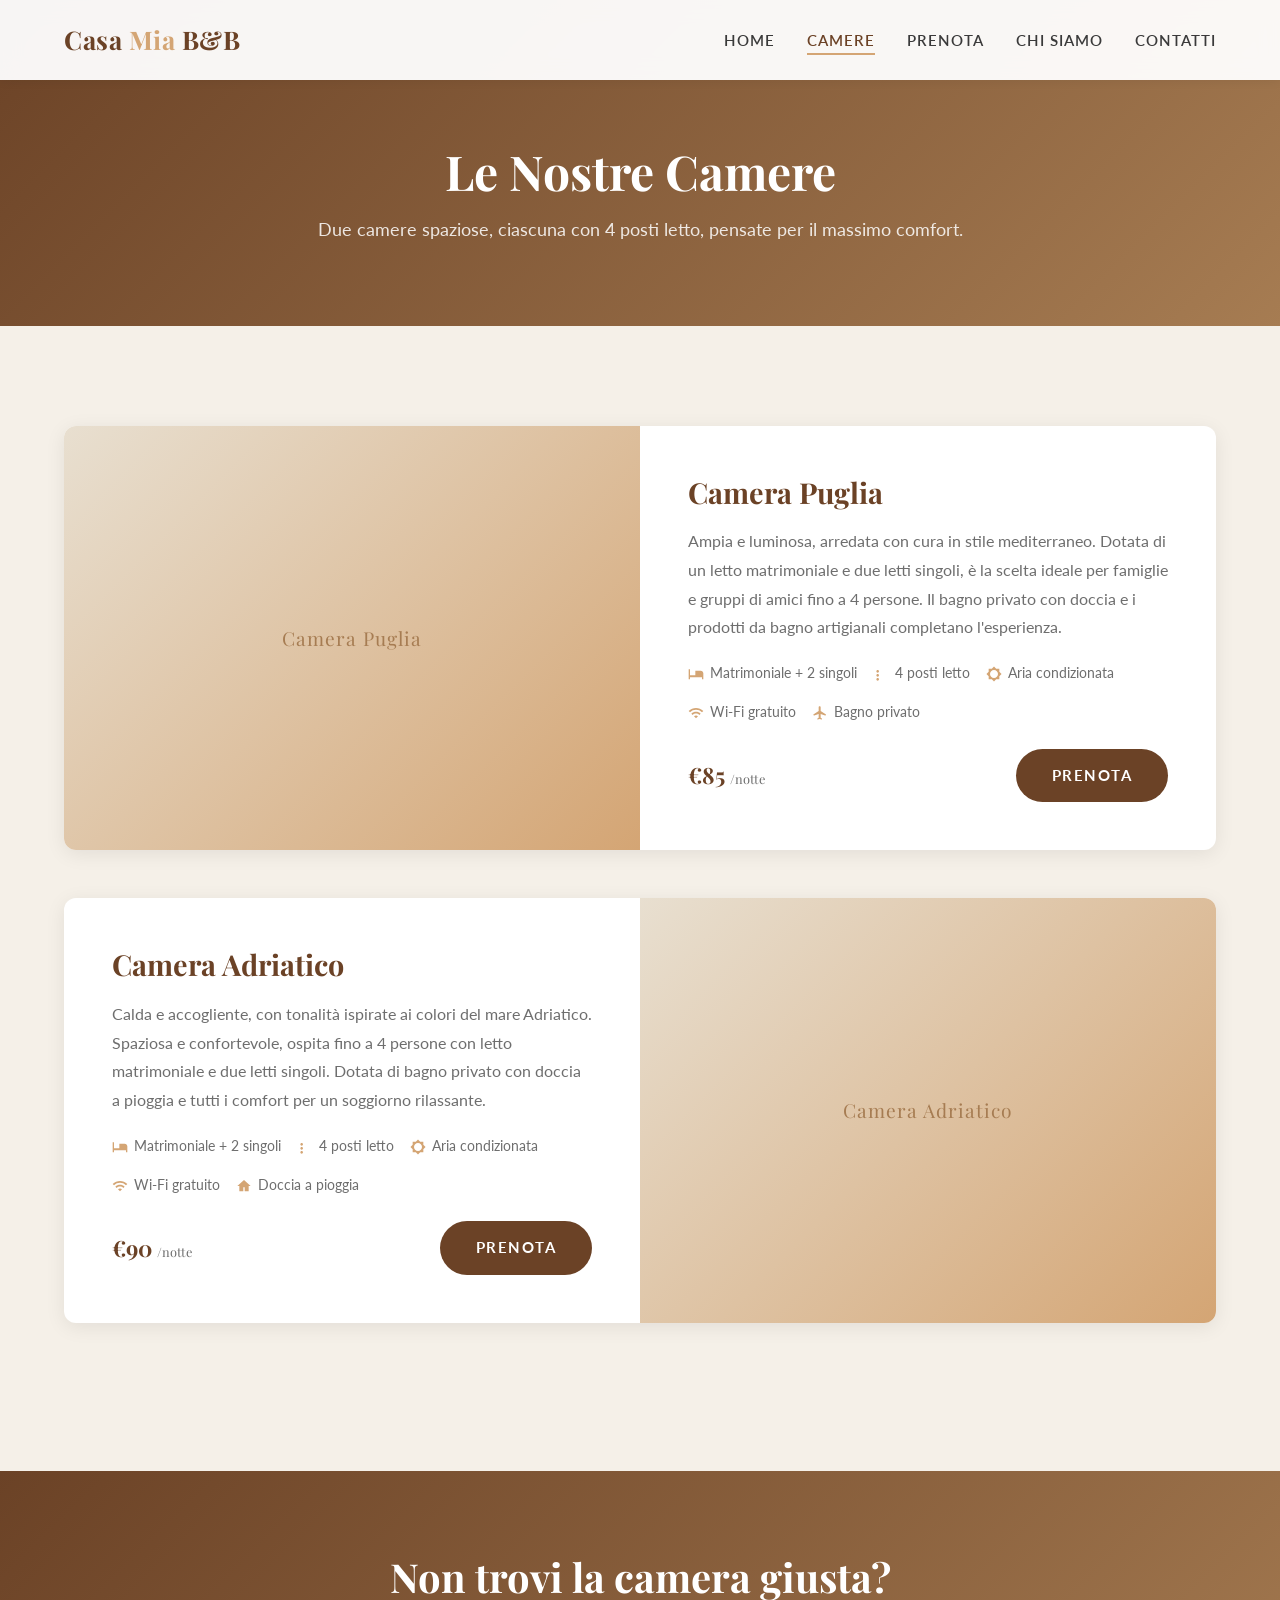
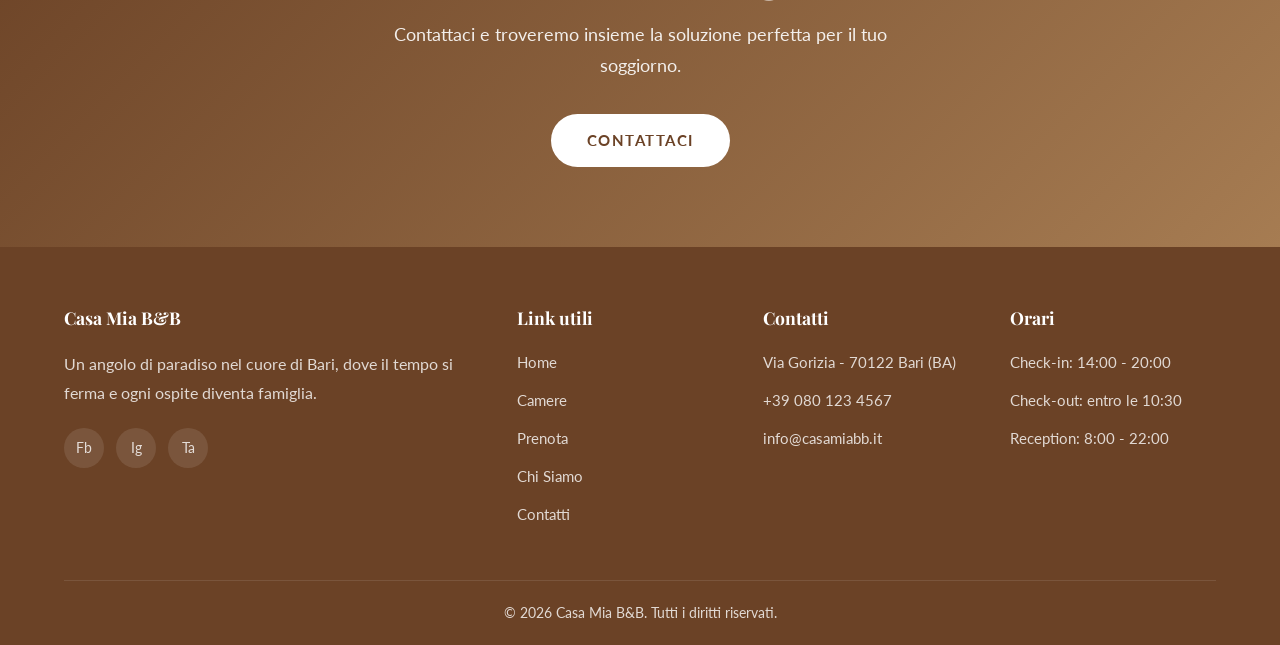
==== commit 1c913ade: "Update B&B details: 2 rooms in Bari, owner Claudio Posa - Change location from Siena to Via Gorizia," ====
--- a/bb-website/camere.html
+++ b/bb-website/camere.html
@@ -4,7 +4,7 @@
   <meta charset="UTF-8">
   <meta name="viewport" content="width=device-width, initial-scale=1.0">
   <title>Le Camere - Casa Mia B&B</title>
-  <meta name="description" content="Scopri le camere di Casa Mia B&B: comfort, eleganza e vista sulle colline toscane.">
+  <meta name="description" content="Scopri le 2 camere di Casa Mia B&B a Bari: comfort, eleganza e fino a 4 posti letto ciascuna.">
   <link rel="preconnect" href="https://fonts.googleapis.com">
   <link rel="preconnect" href="https://fonts.gstatic.com" crossorigin>
   <link href="https://fonts.googleapis.com/css2?family=Lato:wght@300;400;700&family=Playfair+Display:wght@400;600;700&display=swap" rel="stylesheet">
@@ -36,7 +36,7 @@
   <section class="page-header">
     <div class="container">
       <h1>Le Nostre Camere</h1>
-      <p>Ogni camera racconta una storia diversa, tutte accomunate dal comfort e dall'eleganza.</p>
+      <p>Due camere spaziose, ciascuna con 4 posti letto, pensate per il massimo comfort.</p>
     </div>
   </section>
 
@@ -44,26 +44,22 @@
   <section class="section">
     <div class="container">
 
-      <!-- Camera Lavanda -->
+      <!-- Camera Puglia -->
       <div class="room-detail-card animate-on-scroll">
         <div class="room-detail-img">
-          <div class="img-placeholder">Camera Lavanda</div>
+          <div class="img-placeholder">Camera Puglia</div>
         </div>
         <div class="room-detail-body">
-          <h3>Camera Lavanda</h3>
-          <p>La nostra camera più amata. Luminosa e spaziosa, con una splendida vista sul giardino di lavanda. Arredata in stile provenzale con mobili in legno naturale e tessuti in lino, offre un'atmosfera rilassante e raffinata.</p>
+          <h3>Camera Puglia</h3>
+          <p>Ampia e luminosa, arredata con cura in stile mediterraneo. Dotata di un letto matrimoniale e due letti singoli, è la scelta ideale per famiglie e gruppi di amici fino a 4 persone. Il bagno privato con doccia e i prodotti da bagno artigianali completano l'esperienza.</p>
           <div class="room-features">
             <span class="room-feature">
               <svg viewBox="0 0 24 24"><path d="M19 7h-8v7H3V5H1v15h2v-3h18v3h2V11c0-2.21-1.79-4-4-4z"/></svg>
-              Letto matrimoniale
+              Matrimoniale + 2 singoli
             </span>
             <span class="room-feature">
               <svg viewBox="0 0 24 24"><path d="M7 18c-1.1 0-1.99.9-1.99 2S5.9 22 7 22s2-.9 2-2-.9-2-2-2zm0-6c-1.1 0-1.99.9-1.99 2S5.9 16 7 16s2-.9 2-2-.9-2-2-2zm0-6c-1.1 0-1.99.9-1.99 2S5.9 10 7 10s2-.9 2-2-.9-2-2-2z"/></svg>
-              25 mq
-            </span>
-            <span class="room-feature">
-              <svg viewBox="0 0 24 24"><path d="M21 14.58c0-.36-.19-.69-.49-.89L13 9V3.5c0-.83-.67-1.5-1.5-1.5S10 2.67 10 3.5V9l-7.51 4.69c-.3.19-.49.53-.49.89 0 .7.68 1.2 1.34 1L10 13.5V19l-1.8 1.35c-.13.09-.2.24-.2.4v.59c0 .33.32.57.64.48L11.5 21l2.86.82c.32.09.64-.15.64-.48v-.59c0-.16-.07-.31-.2-.4L13 19v-5.5l6.66 2.08c.66.2 1.34-.3 1.34-1z"/></svg>
-              Vista giardino
+              4 posti letto
             </span>
             <span class="room-feature">
               <svg viewBox="0 0 24 24"><path d="M20 8.69V4h-4.69L12 .69 8.69 4H4v4.69L.69 12 4 15.31V20h4.69L12 23.31 15.31 20H20v-4.69L23.31 12 20 8.69zM12 18c-3.31 0-6-2.69-6-6s2.69-6 6-6 6 2.69 6 6-2.69 6-6 6z"/></svg>
@@ -73,6 +69,10 @@
               <svg viewBox="0 0 24 24"><path d="M1 9l2 2c4.97-4.97 13.03-4.97 18 0l2-2C16.93 2.93 7.08 2.93 1 9zm8 8l3 3 3-3c-1.65-1.66-4.34-1.66-6 0zm-4-4l2 2c2.76-2.76 7.24-2.76 10 0l2-2C15.14 9.14 8.87 9.14 5 13z"/></svg>
               Wi-Fi gratuito
             </span>
+            <span class="room-feature">
+              <svg viewBox="0 0 24 24"><path d="M21 14.58c0-.36-.19-.69-.49-.89L13 9V3.5c0-.83-.67-1.5-1.5-1.5S10 2.67 10 3.5V9l-7.51 4.69c-.3.19-.49.53-.49.89 0 .7.68 1.2 1.34 1L10 13.5V19l-1.8 1.35c-.13.09-.2.24-.2.4v.59c0 .33.32.57.64.48L11.5 21l2.86.82c.32.09.64-.15.64-.48v-.59c0-.16-.07-.31-.2-.4L13 19v-5.5l6.66 2.08c.66.2 1.34-.3 1.34-1z"/></svg>
+              Bagno privato
+            </span>
           </div>
           <div class="room-card-footer">
             <span class="room-price">€85 <small>/notte</small></span>
@@ -81,63 +81,22 @@
         </div>
       </div>
 
-      <!-- Suite Olivo -->
+      <!-- Camera Adriatico -->
       <div class="room-detail-card animate-on-scroll">
         <div class="room-detail-img">
-          <div class="img-placeholder">Suite Olivo</div>
+          <div class="img-placeholder">Camera Adriatico</div>
         </div>
         <div class="room-detail-body">
-          <h3>Suite Olivo</h3>
-          <p>La nostra suite più esclusiva. Un salottino privato con camino, una camera da letto elegante e una terrazza panoramica con vista sulle colline. Ideale per chi cerca un soggiorno di lusso immerso nella natura.</p>
+          <h3>Camera Adriatico</h3>
+          <p>Calda e accogliente, con tonalità ispirate ai colori del mare Adriatico. Spaziosa e confortevole, ospita fino a 4 persone con letto matrimoniale e due letti singoli. Dotata di bagno privato con doccia a pioggia e tutti i comfort per un soggiorno rilassante.</p>
           <div class="room-features">
             <span class="room-feature">
               <svg viewBox="0 0 24 24"><path d="M19 7h-8v7H3V5H1v15h2v-3h18v3h2V11c0-2.21-1.79-4-4-4z"/></svg>
-              Letto king size
+              Matrimoniale + 2 singoli
             </span>
             <span class="room-feature">
               <svg viewBox="0 0 24 24"><path d="M7 18c-1.1 0-1.99.9-1.99 2S5.9 22 7 22s2-.9 2-2-.9-2-2-2zm0-6c-1.1 0-1.99.9-1.99 2S5.9 16 7 16s2-.9 2-2-.9-2-2-2zm0-6c-1.1 0-1.99.9-1.99 2S5.9 10 7 10s2-.9 2-2-.9-2-2-2z"/></svg>
-              45 mq
-            </span>
-            <span class="room-feature">
-              <svg viewBox="0 0 24 24"><path d="M21 14.58c0-.36-.19-.69-.49-.89L13 9V3.5c0-.83-.67-1.5-1.5-1.5S10 2.67 10 3.5V9l-7.51 4.69c-.3.19-.49.53-.49.89 0 .7.68 1.2 1.34 1L10 13.5V19l-1.8 1.35c-.13.09-.2.24-.2.4v.59c0 .33.32.57.64.48L11.5 21l2.86.82c.32.09.64-.15.64-.48v-.59c0-.16-.07-.31-.2-.4L13 19v-5.5l6.66 2.08c.66.2 1.34-.3 1.34-1z"/></svg>
-              Terrazza panoramica
-            </span>
-            <span class="room-feature">
-              <svg viewBox="0 0 24 24"><path d="M20 8.69V4h-4.69L12 .69 8.69 4H4v4.69L.69 12 4 15.31V20h4.69L12 23.31 15.31 20H20v-4.69L23.31 12 20 8.69zM12 18c-3.31 0-6-2.69-6-6s2.69-6 6-6 6 2.69 6 6-2.69 6-6 6z"/></svg>
-              Aria condizionata
-            </span>
-            <span class="room-feature">
-              <svg viewBox="0 0 24 24"><path d="M2 17h20v2H2zm11.84-9.21c.1-.24.16-.51.16-.79 0-1.1-.9-2-2-2s-2 .9-2 2c0 .28.06.55.16.79C6.25 8.6 3.27 11.93 3 16h18c-.27-4.07-3.25-7.4-7.16-8.21z"/></svg>
-              Camino
-            </span>
-            <span class="room-feature">
-              <svg viewBox="0 0 24 24"><path d="M1 9l2 2c4.97-4.97 13.03-4.97 18 0l2-2C16.93 2.93 7.08 2.93 1 9zm8 8l3 3 3-3c-1.65-1.66-4.34-1.66-6 0zm-4-4l2 2c2.76-2.76 7.24-2.76 10 0l2-2C15.14 9.14 8.87 9.14 5 13z"/></svg>
-              Wi-Fi gratuito
-            </span>
-          </div>
-          <div class="room-card-footer">
-            <span class="room-price">€130 <small>/notte</small></span>
-            <a href="prenotazioni.html" class="btn btn-primary">Prenota</a>
-          </div>
-        </div>
-      </div>
-
-      <!-- Camera Girasole -->
-      <div class="room-detail-card animate-on-scroll">
-        <div class="room-detail-img">
-          <div class="img-placeholder">Camera Girasole</div>
-        </div>
-        <div class="room-detail-body">
-          <h3>Camera Girasole</h3>
-          <p>Calda e accogliente come un raggio di sole. Perfetta per coppie, con un bagno privato dotato di doccia a pioggia e prodotti da bagno artigianali. I colori caldi e i tessuti morbidi creano un'atmosfera intima e romantica.</p>
-          <div class="room-features">
-            <span class="room-feature">
-              <svg viewBox="0 0 24 24"><path d="M19 7h-8v7H3V5H1v15h2v-3h18v3h2V11c0-2.21-1.79-4-4-4z"/></svg>
-              Letto matrimoniale
-            </span>
-            <span class="room-feature">
-              <svg viewBox="0 0 24 24"><path d="M7 18c-1.1 0-1.99.9-1.99 2S5.9 22 7 22s2-.9 2-2-.9-2-2-2zm0-6c-1.1 0-1.99.9-1.99 2S5.9 16 7 16s2-.9 2-2-.9-2-2-2zm0-6c-1.1 0-1.99.9-1.99 2S5.9 10 7 10s2-.9 2-2-.9-2-2-2z"/></svg>
-              20 mq
+              4 posti letto
             </span>
             <span class="room-feature">
               <svg viewBox="0 0 24 24"><path d="M20 8.69V4h-4.69L12 .69 8.69 4H4v4.69L.69 12 4 15.31V20h4.69L12 23.31 15.31 20H20v-4.69L23.31 12 20 8.69zM12 18c-3.31 0-6-2.69-6-6s2.69-6 6-6 6 2.69 6 6-2.69 6-6 6z"/></svg>
@@ -153,44 +112,7 @@
             </span>
           </div>
           <div class="room-card-footer">
-            <span class="room-price">€75 <small>/notte</small></span>
-            <a href="prenotazioni.html" class="btn btn-primary">Prenota</a>
-          </div>
-        </div>
-      </div>
-
-      <!-- Camera Tramonto -->
-      <div class="room-detail-card animate-on-scroll">
-        <div class="room-detail-img">
-          <div class="img-placeholder">Camera Tramonto</div>
-        </div>
-        <div class="room-detail-body">
-          <h3>Camera Tramonto</h3>
-          <p>Con la sua finestra rivolta a ovest, ogni sera regala uno spettacolo unico. La camera familiare è dotata di un letto matrimoniale e due letti singoli, perfetta per famiglie con bambini.</p>
-          <div class="room-features">
-            <span class="room-feature">
-              <svg viewBox="0 0 24 24"><path d="M19 7h-8v7H3V5H1v15h2v-3h18v3h2V11c0-2.21-1.79-4-4-4z"/></svg>
-              Matrimoniale + 2 singoli
-            </span>
-            <span class="room-feature">
-              <svg viewBox="0 0 24 24"><path d="M7 18c-1.1 0-1.99.9-1.99 2S5.9 22 7 22s2-.9 2-2-.9-2-2-2zm0-6c-1.1 0-1.99.9-1.99 2S5.9 16 7 16s2-.9 2-2-.9-2-2-2zm0-6c-1.1 0-1.99.9-1.99 2S5.9 10 7 10s2-.9 2-2-.9-2-2-2z"/></svg>
-              35 mq
-            </span>
-            <span class="room-feature">
-              <svg viewBox="0 0 24 24"><path d="M21 14.58c0-.36-.19-.69-.49-.89L13 9V3.5c0-.83-.67-1.5-1.5-1.5S10 2.67 10 3.5V9l-7.51 4.69c-.3.19-.49.53-.49.89 0 .7.68 1.2 1.34 1L10 13.5V19l-1.8 1.35c-.13.09-.2.24-.2.4v.59c0 .33.32.57.64.48L11.5 21l2.86.82c.32.09.64-.15.64-.48v-.59c0-.16-.07-.31-.2-.4L13 19v-5.5l6.66 2.08c.66.2 1.34-.3 1.34-1z"/></svg>
-              Vista tramonto
-            </span>
-            <span class="room-feature">
-              <svg viewBox="0 0 24 24"><path d="M20 8.69V4h-4.69L12 .69 8.69 4H4v4.69L.69 12 4 15.31V20h4.69L12 23.31 15.31 20H20v-4.69L23.31 12 20 8.69zM12 18c-3.31 0-6-2.69-6-6s2.69-6 6-6 6 2.69 6 6-2.69 6-6 6z"/></svg>
-              Aria condizionata
-            </span>
-            <span class="room-feature">
-              <svg viewBox="0 0 24 24"><path d="M1 9l2 2c4.97-4.97 13.03-4.97 18 0l2-2C16.93 2.93 7.08 2.93 1 9zm8 8l3 3 3-3c-1.65-1.66-4.34-1.66-6 0zm-4-4l2 2c2.76-2.76 7.24-2.76 10 0l2-2C15.14 9.14 8.87 9.14 5 13z"/></svg>
-              Wi-Fi gratuito
-            </span>
-          </div>
-          <div class="room-card-footer">
-            <span class="room-price">€110 <small>/notte</small></span>
+            <span class="room-price">€90 <small>/notte</small></span>
             <a href="prenotazioni.html" class="btn btn-primary">Prenota</a>
           </div>
         </div>
@@ -214,7 +136,7 @@
       <div class="footer-grid">
         <div class="footer-about">
           <h4>Casa Mia B&B</h4>
-          <p>Un angolo di paradiso nel cuore della Toscana, dove il tempo si ferma e ogni ospite diventa famiglia.</p>
+          <p>Un angolo di paradiso nel cuore di Bari, dove il tempo si ferma e ogni ospite diventa famiglia.</p>
           <div class="footer-social">
             <a href="#" aria-label="Facebook">Fb</a>
             <a href="#" aria-label="Instagram">Ig</a>
@@ -233,8 +155,8 @@
         </div>
         <div>
           <h4>Contatti</h4>
-          <div class="footer-contact-item">Via delle Rose, 15 - 53100 Siena (SI)</div>
-          <div class="footer-contact-item">+39 0577 123 456</div>
+          <div class="footer-contact-item">Via Gorizia - 70122 Bari (BA)</div>
+          <div class="footer-contact-item">+39 080 123 4567</div>
           <div class="footer-contact-item">info@casamiabb.it</div>
         </div>
         <div>
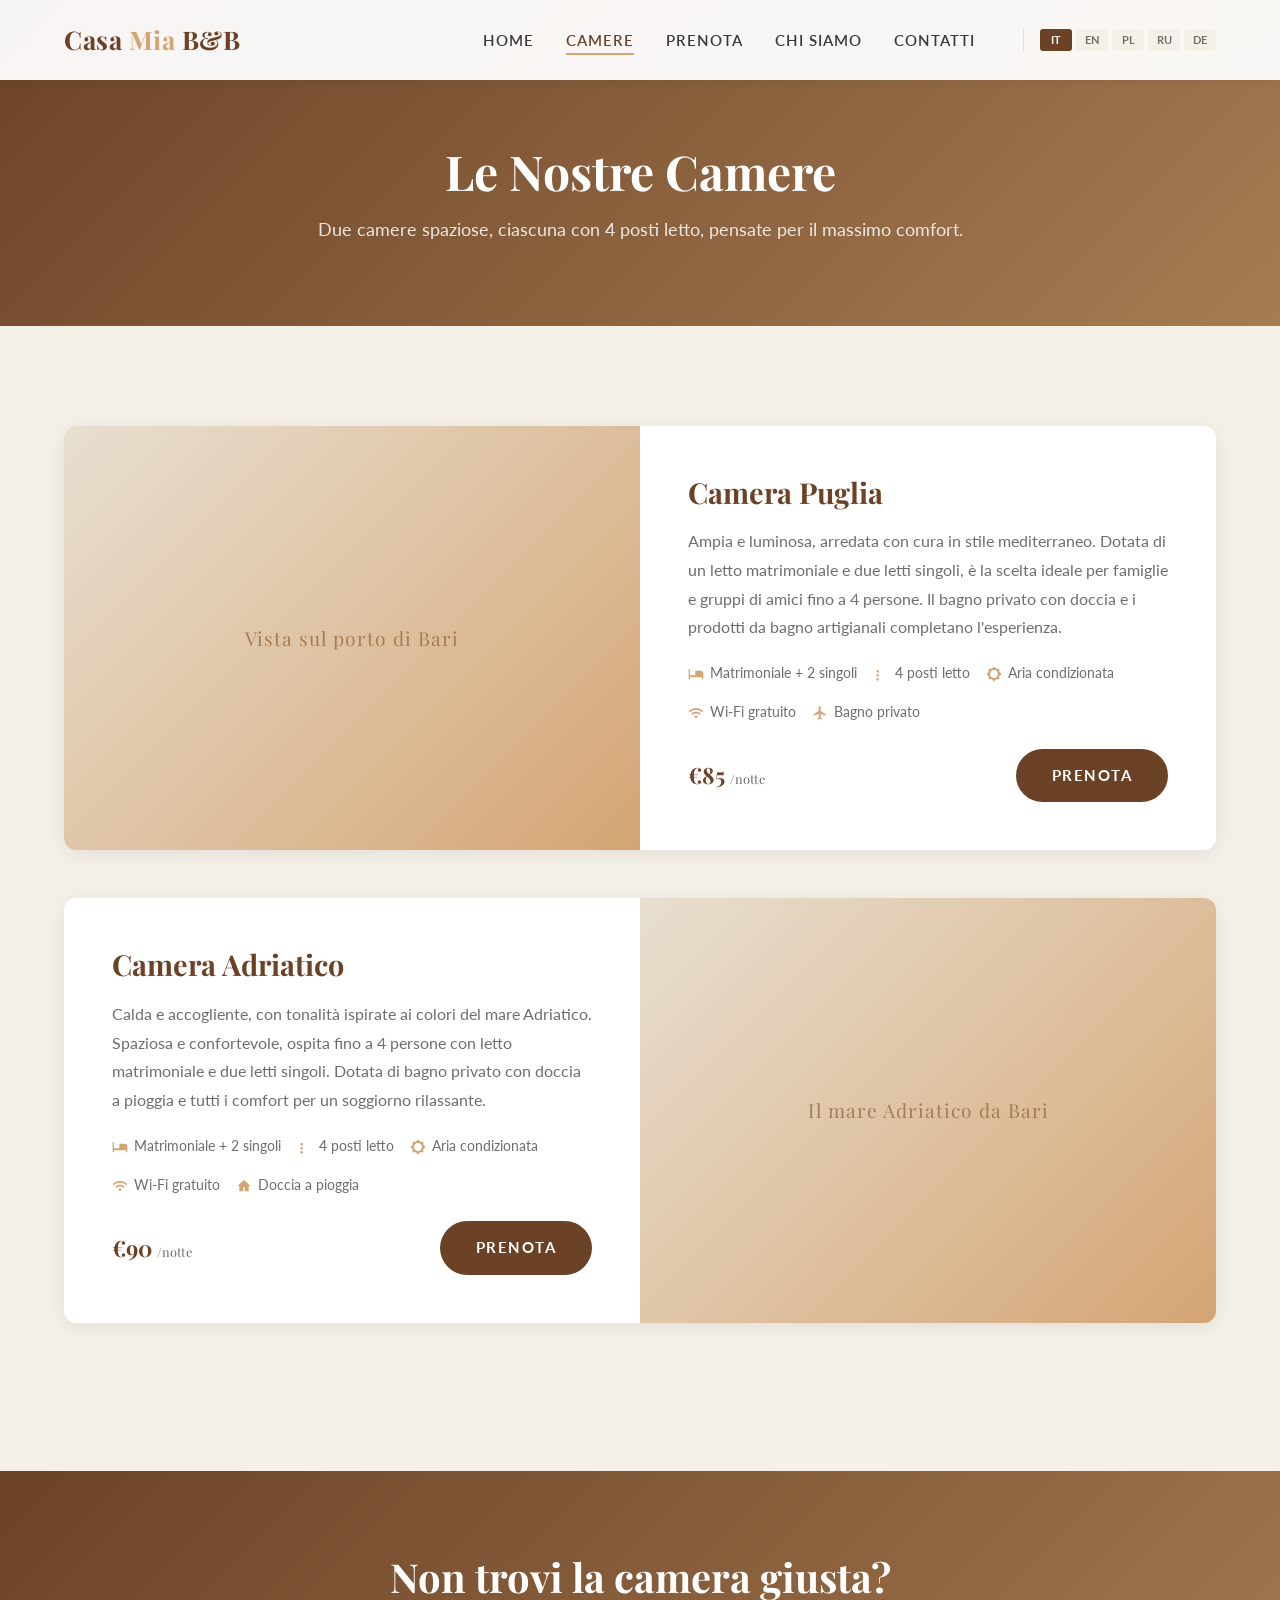
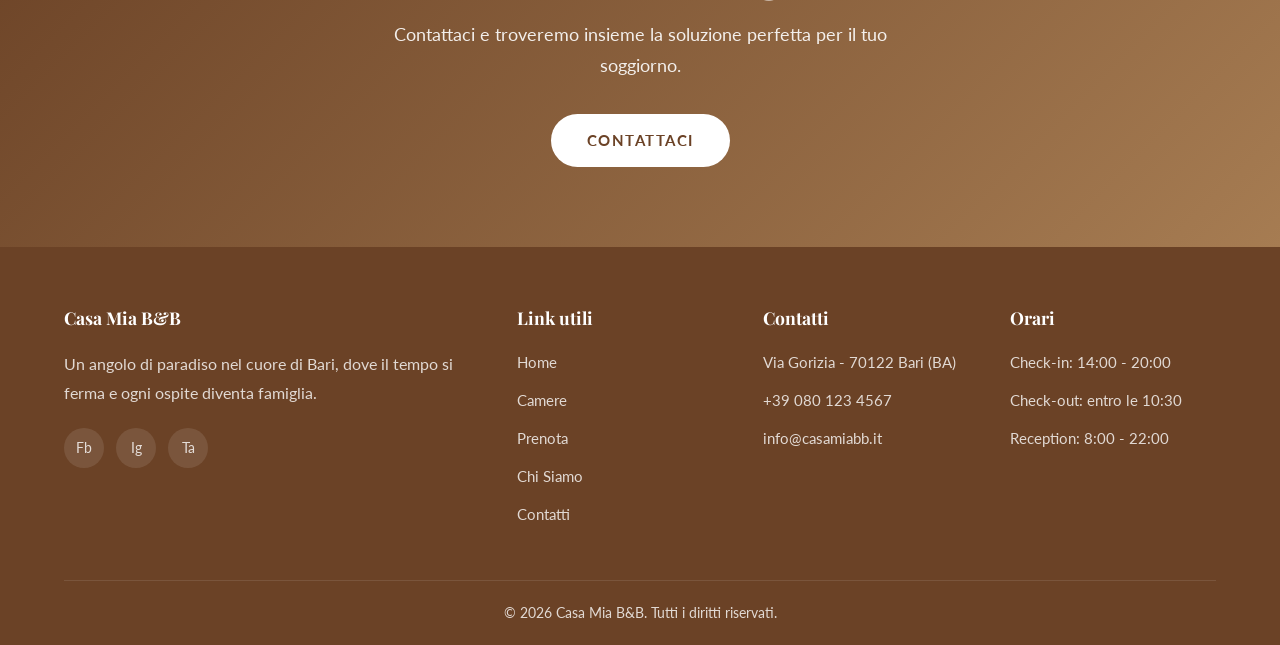
==== commit ec7272e7: "Add multilingual support (IT/EN/PL/RU/DE) and Bari image references - Add translations.js with compl" ====
--- a/bb-website/camere.html
+++ b/bb-website/camere.html
@@ -17,11 +17,18 @@
     <div class="container">
       <a href="index.html" class="navbar-logo">Casa <span>Mia</span> B&B</a>
       <ul class="navbar-menu">
-        <li><a href="index.html">Home</a></li>
-        <li><a href="camere.html">Camere</a></li>
-        <li><a href="prenotazioni.html">Prenota</a></li>
-        <li><a href="chi-siamo.html">Chi Siamo</a></li>
-        <li><a href="contatti.html">Contatti</a></li>
+        <li><a href="index.html" data-i18n="nav.home">Home</a></li>
+        <li><a href="camere.html" data-i18n="nav.rooms">Camere</a></li>
+        <li><a href="prenotazioni.html" data-i18n="nav.book">Prenota</a></li>
+        <li><a href="chi-siamo.html" data-i18n="nav.about">Chi Siamo</a></li>
+        <li><a href="contatti.html" data-i18n="nav.contact">Contatti</a></li>
+        <li class="lang-switcher">
+          <button class="lang-btn active" data-lang="it">IT</button>
+          <button class="lang-btn" data-lang="en">EN</button>
+          <button class="lang-btn" data-lang="pl">PL</button>
+          <button class="lang-btn" data-lang="ru">RU</button>
+          <button class="lang-btn" data-lang="de">DE</button>
+        </li>
       </ul>
       <div class="hamburger">
         <span></span>
@@ -35,8 +42,8 @@
   <!-- Page Header -->
   <section class="page-header">
     <div class="container">
-      <h1>Le Nostre Camere</h1>
-      <p>Due camere spaziose, ciascuna con 4 posti letto, pensate per il massimo comfort.</p>
+      <h1 data-i18n="page.rooms.title">Le Nostre Camere</h1>
+      <p data-i18n="page.rooms.subtitle">Due camere spaziose, ciascuna con 4 posti letto, pensate per il massimo comfort.</p>
     </div>
   </section>
 
@@ -47,36 +54,36 @@
       <!-- Camera Puglia -->
       <div class="room-detail-card animate-on-scroll">
         <div class="room-detail-img">
-          <div class="img-placeholder">Camera Puglia</div>
+          <div class="img-placeholder" data-i18n="img.puglia">Vista sul porto di Bari</div>
         </div>
         <div class="room-detail-body">
-          <h3>Camera Puglia</h3>
-          <p>Ampia e luminosa, arredata con cura in stile mediterraneo. Dotata di un letto matrimoniale e due letti singoli, è la scelta ideale per famiglie e gruppi di amici fino a 4 persone. Il bagno privato con doccia e i prodotti da bagno artigianali completano l'esperienza.</p>
+          <h3 data-i18n="rooms.puglia.name">Camera Puglia</h3>
+          <p data-i18n="rooms.puglia.desc.full">Ampia e luminosa, arredata con cura in stile mediterraneo. Dotata di un letto matrimoniale e due letti singoli, è la scelta ideale per famiglie e gruppi di amici fino a 4 persone. Il bagno privato con doccia e i prodotti da bagno artigianali completano l'esperienza.</p>
           <div class="room-features">
             <span class="room-feature">
               <svg viewBox="0 0 24 24"><path d="M19 7h-8v7H3V5H1v15h2v-3h18v3h2V11c0-2.21-1.79-4-4-4z"/></svg>
-              Matrimoniale + 2 singoli
+              <span data-i18n="rooms.feature.beds">Matrimoniale + 2 singoli</span>
             </span>
             <span class="room-feature">
               <svg viewBox="0 0 24 24"><path d="M7 18c-1.1 0-1.99.9-1.99 2S5.9 22 7 22s2-.9 2-2-.9-2-2-2zm0-6c-1.1 0-1.99.9-1.99 2S5.9 16 7 16s2-.9 2-2-.9-2-2-2zm0-6c-1.1 0-1.99.9-1.99 2S5.9 10 7 10s2-.9 2-2-.9-2-2-2z"/></svg>
-              4 posti letto
+              <span data-i18n="rooms.feature.capacity">4 posti letto</span>
             </span>
             <span class="room-feature">
               <svg viewBox="0 0 24 24"><path d="M20 8.69V4h-4.69L12 .69 8.69 4H4v4.69L.69 12 4 15.31V20h4.69L12 23.31 15.31 20H20v-4.69L23.31 12 20 8.69zM12 18c-3.31 0-6-2.69-6-6s2.69-6 6-6 6 2.69 6 6-2.69 6-6 6z"/></svg>
-              Aria condizionata
+              <span data-i18n="rooms.feature.ac">Aria condizionata</span>
             </span>
             <span class="room-feature">
               <svg viewBox="0 0 24 24"><path d="M1 9l2 2c4.97-4.97 13.03-4.97 18 0l2-2C16.93 2.93 7.08 2.93 1 9zm8 8l3 3 3-3c-1.65-1.66-4.34-1.66-6 0zm-4-4l2 2c2.76-2.76 7.24-2.76 10 0l2-2C15.14 9.14 8.87 9.14 5 13z"/></svg>
-              Wi-Fi gratuito
+              <span data-i18n="rooms.feature.wifi">Wi-Fi gratuito</span>
             </span>
             <span class="room-feature">
               <svg viewBox="0 0 24 24"><path d="M21 14.58c0-.36-.19-.69-.49-.89L13 9V3.5c0-.83-.67-1.5-1.5-1.5S10 2.67 10 3.5V9l-7.51 4.69c-.3.19-.49.53-.49.89 0 .7.68 1.2 1.34 1L10 13.5V19l-1.8 1.35c-.13.09-.2.24-.2.4v.59c0 .33.32.57.64.48L11.5 21l2.86.82c.32.09.64-.15.64-.48v-.59c0-.16-.07-.31-.2-.4L13 19v-5.5l6.66 2.08c.66.2 1.34-.3 1.34-1z"/></svg>
-              Bagno privato
+              <span data-i18n="rooms.feature.bathroom">Bagno privato</span>
             </span>
           </div>
           <div class="room-card-footer">
             <span class="room-price">€85 <small>/notte</small></span>
-            <a href="prenotazioni.html" class="btn btn-primary">Prenota</a>
+            <a href="prenotazioni.html" class="btn btn-primary" data-i18n="rooms.book">Prenota</a>
           </div>
         </div>
       </div>
@@ -84,36 +91,36 @@
       <!-- Camera Adriatico -->
       <div class="room-detail-card animate-on-scroll">
         <div class="room-detail-img">
-          <div class="img-placeholder">Camera Adriatico</div>
+          <div class="img-placeholder" data-i18n="img.adriatico">Il mare Adriatico da Bari</div>
         </div>
         <div class="room-detail-body">
-          <h3>Camera Adriatico</h3>
-          <p>Calda e accogliente, con tonalità ispirate ai colori del mare Adriatico. Spaziosa e confortevole, ospita fino a 4 persone con letto matrimoniale e due letti singoli. Dotata di bagno privato con doccia a pioggia e tutti i comfort per un soggiorno rilassante.</p>
+          <h3 data-i18n="rooms.adriatico.name">Camera Adriatico</h3>
+          <p data-i18n="rooms.adriatico.desc.full">Calda e accogliente, con tonalità ispirate ai colori del mare Adriatico. Spaziosa e confortevole, ospita fino a 4 persone con letto matrimoniale e due letti singoli. Dotata di bagno privato con doccia a pioggia e tutti i comfort per un soggiorno rilassante.</p>
           <div class="room-features">
             <span class="room-feature">
               <svg viewBox="0 0 24 24"><path d="M19 7h-8v7H3V5H1v15h2v-3h18v3h2V11c0-2.21-1.79-4-4-4z"/></svg>
-              Matrimoniale + 2 singoli
+              <span data-i18n="rooms.feature.beds">Matrimoniale + 2 singoli</span>
             </span>
             <span class="room-feature">
               <svg viewBox="0 0 24 24"><path d="M7 18c-1.1 0-1.99.9-1.99 2S5.9 22 7 22s2-.9 2-2-.9-2-2-2zm0-6c-1.1 0-1.99.9-1.99 2S5.9 16 7 16s2-.9 2-2-.9-2-2-2zm0-6c-1.1 0-1.99.9-1.99 2S5.9 10 7 10s2-.9 2-2-.9-2-2-2z"/></svg>
-              4 posti letto
+              <span data-i18n="rooms.feature.capacity">4 posti letto</span>
             </span>
             <span class="room-feature">
               <svg viewBox="0 0 24 24"><path d="M20 8.69V4h-4.69L12 .69 8.69 4H4v4.69L.69 12 4 15.31V20h4.69L12 23.31 15.31 20H20v-4.69L23.31 12 20 8.69zM12 18c-3.31 0-6-2.69-6-6s2.69-6 6-6 6 2.69 6 6-2.69 6-6 6z"/></svg>
-              Aria condizionata
+              <span data-i18n="rooms.feature.ac">Aria condizionata</span>
             </span>
             <span class="room-feature">
               <svg viewBox="0 0 24 24"><path d="M1 9l2 2c4.97-4.97 13.03-4.97 18 0l2-2C16.93 2.93 7.08 2.93 1 9zm8 8l3 3 3-3c-1.65-1.66-4.34-1.66-6 0zm-4-4l2 2c2.76-2.76 7.24-2.76 10 0l2-2C15.14 9.14 8.87 9.14 5 13z"/></svg>
-              Wi-Fi gratuito
+              <span data-i18n="rooms.feature.wifi">Wi-Fi gratuito</span>
             </span>
             <span class="room-feature">
               <svg viewBox="0 0 24 24"><path d="M12 3L2 12h3v8h6v-6h2v6h6v-8h3L12 3z"/></svg>
-              Doccia a pioggia
+              <span data-i18n="rooms.feature.shower">Doccia a pioggia</span>
             </span>
           </div>
           <div class="room-card-footer">
             <span class="room-price">€90 <small>/notte</small></span>
-            <a href="prenotazioni.html" class="btn btn-primary">Prenota</a>
+            <a href="prenotazioni.html" class="btn btn-primary" data-i18n="rooms.book">Prenota</a>
           </div>
         </div>
       </div>
@@ -124,9 +131,9 @@
   <!-- CTA -->
   <section class="cta-section">
     <div class="container">
-      <h2>Non trovi la camera giusta?</h2>
-      <p>Contattaci e troveremo insieme la soluzione perfetta per il tuo soggiorno.</p>
-      <a href="contatti.html" class="btn btn-white">Contattaci</a>
+      <h2 data-i18n="cta.rooms.title">Non trovi la camera giusta?</h2>
+      <p data-i18n="cta.rooms.subtitle">Contattaci e troveremo insieme la soluzione perfetta per il tuo soggiorno.</p>
+      <a href="contatti.html" class="btn btn-white" data-i18n="cta.contact">Contattaci</a>
     </div>
   </section>
 
@@ -136,7 +143,7 @@
       <div class="footer-grid">
         <div class="footer-about">
           <h4>Casa Mia B&B</h4>
-          <p>Un angolo di paradiso nel cuore di Bari, dove il tempo si ferma e ogni ospite diventa famiglia.</p>
+          <p data-i18n="footer.about">Un angolo di paradiso nel cuore di Bari, dove il tempo si ferma e ogni ospite diventa famiglia.</p>
           <div class="footer-social">
             <a href="#" aria-label="Facebook">Fb</a>
             <a href="#" aria-label="Instagram">Ig</a>
@@ -144,26 +151,26 @@
           </div>
         </div>
         <div>
-          <h4>Link utili</h4>
+          <h4 data-i18n="footer.links">Link utili</h4>
           <div class="footer-links">
-            <a href="index.html">Home</a>
-            <a href="camere.html">Camere</a>
-            <a href="prenotazioni.html">Prenota</a>
-            <a href="chi-siamo.html">Chi Siamo</a>
-            <a href="contatti.html">Contatti</a>
+            <a href="index.html" data-i18n="nav.home">Home</a>
+            <a href="camere.html" data-i18n="nav.rooms">Camere</a>
+            <a href="prenotazioni.html" data-i18n="nav.book">Prenota</a>
+            <a href="chi-siamo.html" data-i18n="nav.about">Chi Siamo</a>
+            <a href="contatti.html" data-i18n="nav.contact">Contatti</a>
           </div>
         </div>
         <div>
-          <h4>Contatti</h4>
+          <h4 data-i18n="footer.contact">Contatti</h4>
           <div class="footer-contact-item">Via Gorizia - 70122 Bari (BA)</div>
           <div class="footer-contact-item">+39 080 123 4567</div>
           <div class="footer-contact-item">info@casamiabb.it</div>
         </div>
         <div>
-          <h4>Orari</h4>
-          <div class="footer-contact-item">Check-in: 14:00 - 20:00</div>
-          <div class="footer-contact-item">Check-out: entro le 10:30</div>
-          <div class="footer-contact-item">Reception: 8:00 - 22:00</div>
+          <h4 data-i18n="footer.hours">Orari</h4>
+          <div class="footer-contact-item" data-i18n="footer.checkin">Check-in: 14:00 - 20:00</div>
+          <div class="footer-contact-item" data-i18n="footer.checkout">Check-out: entro le 10:30</div>
+          <div class="footer-contact-item" data-i18n="footer.reception">Reception: 8:00 - 22:00</div>
         </div>
       </div>
       <div class="footer-bottom">
@@ -172,6 +179,7 @@
     </div>
   </footer>
 
+  <script src="translations.js"></script>
   <script src="script.js"></script>
 </body>
 </html>
--- a/bb-website/style.css
+++ b/bb-website/style.css
@@ -137,6 +137,43 @@
   color: var(--brown);
 }
 
+/* Language Switcher */
+.lang-switcher {
+  display: flex;
+  gap: 4px;
+  margin-left: 16px;
+  padding-left: 16px;
+  border-left: 1px solid var(--beige-dark);
+}
+
+.lang-btn {
+  width: 32px;
+  height: 22px;
+  border: none;
+  border-radius: 3px;
+  cursor: pointer;
+  font-size: 0.7rem;
+  font-weight: 700;
+  font-family: 'Lato', sans-serif;
+  text-transform: uppercase;
+  background: var(--beige);
+  color: var(--text-light);
+  transition: all var(--transition);
+  padding: 0;
+  line-height: 22px;
+  text-align: center;
+}
+
+.lang-btn:hover {
+  background: var(--brown-accent);
+  color: var(--white);
+}
+
+.lang-btn.active {
+  background: var(--brown);
+  color: var(--white);
+}
+
 /* Hamburger */
 .hamburger {
   display: none;
@@ -907,6 +944,15 @@
     right: 0;
   }
 
+  .lang-switcher {
+    margin-left: 0;
+    padding-left: 0;
+    border-left: none;
+    padding-top: 16px;
+    border-top: 1px solid var(--beige-dark);
+    justify-content: center;
+  }
+
   .hero h1 {
     font-size: 2.5rem;
   }
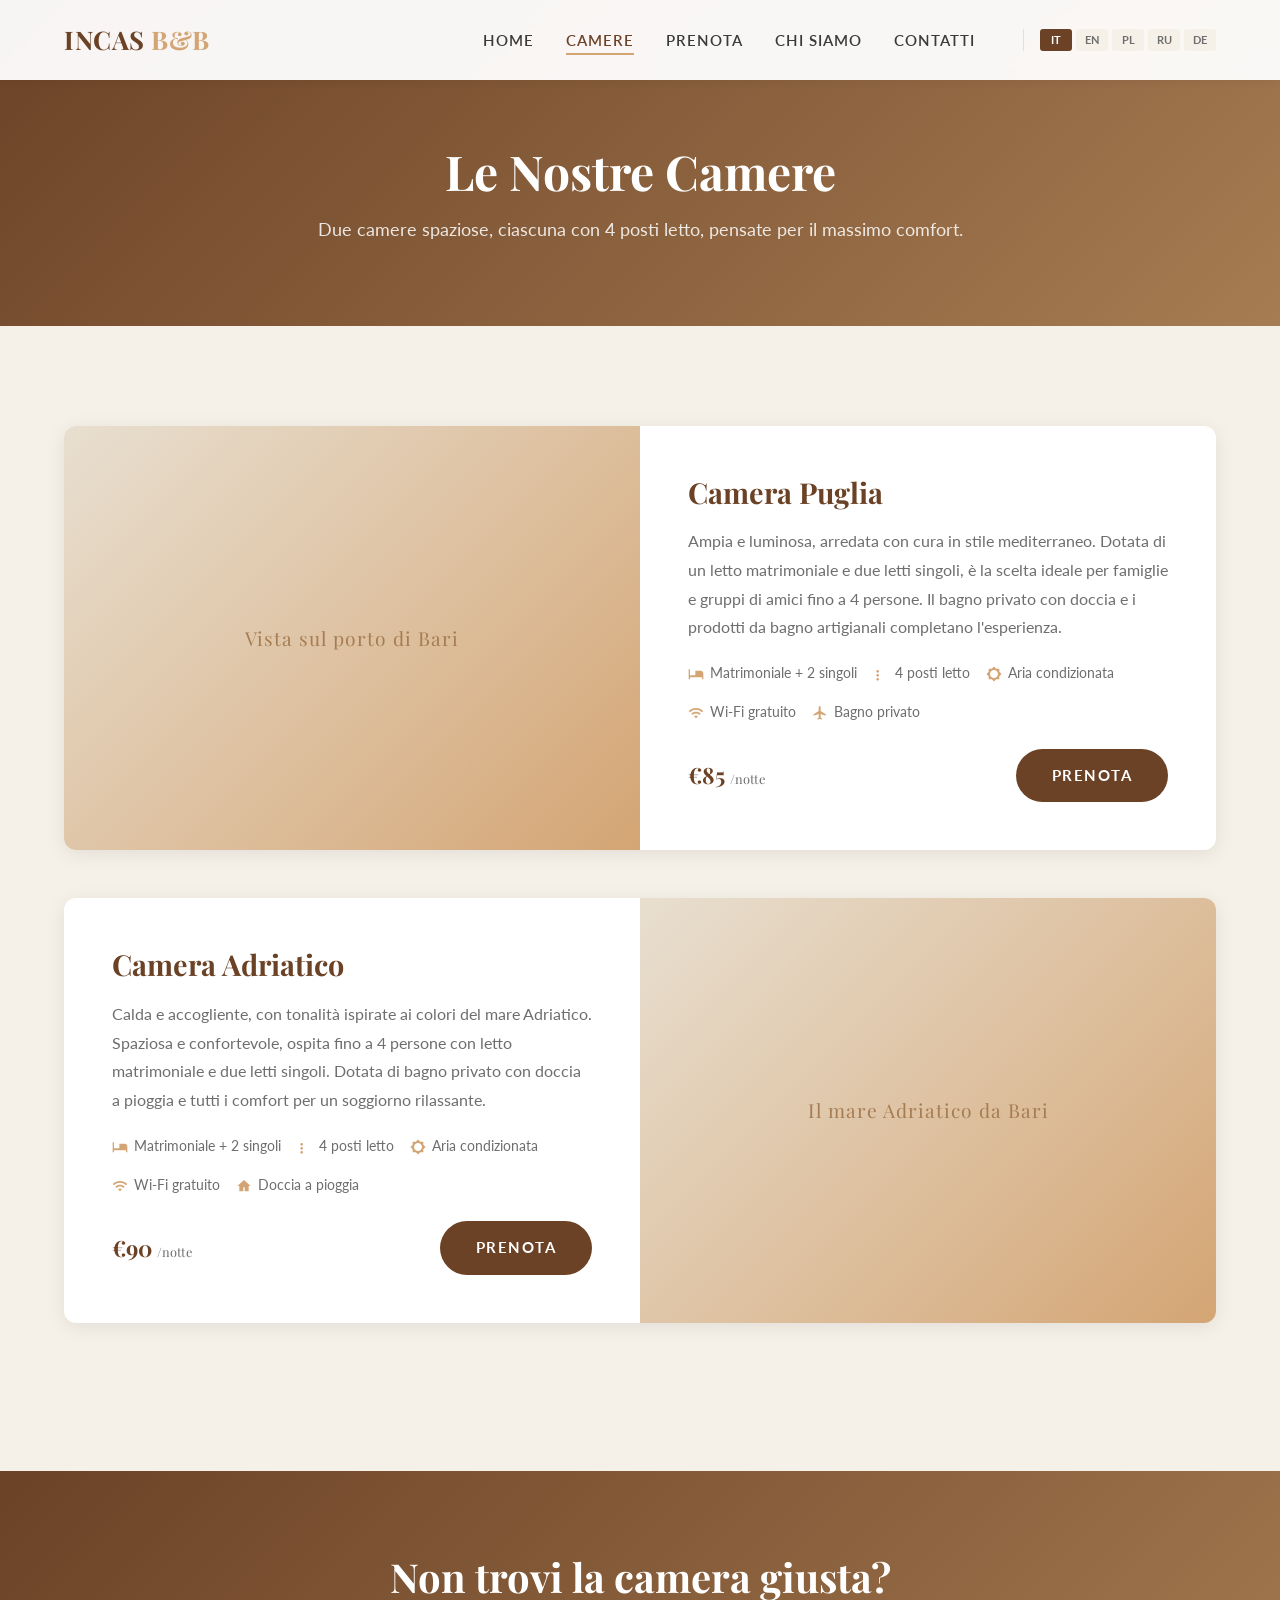
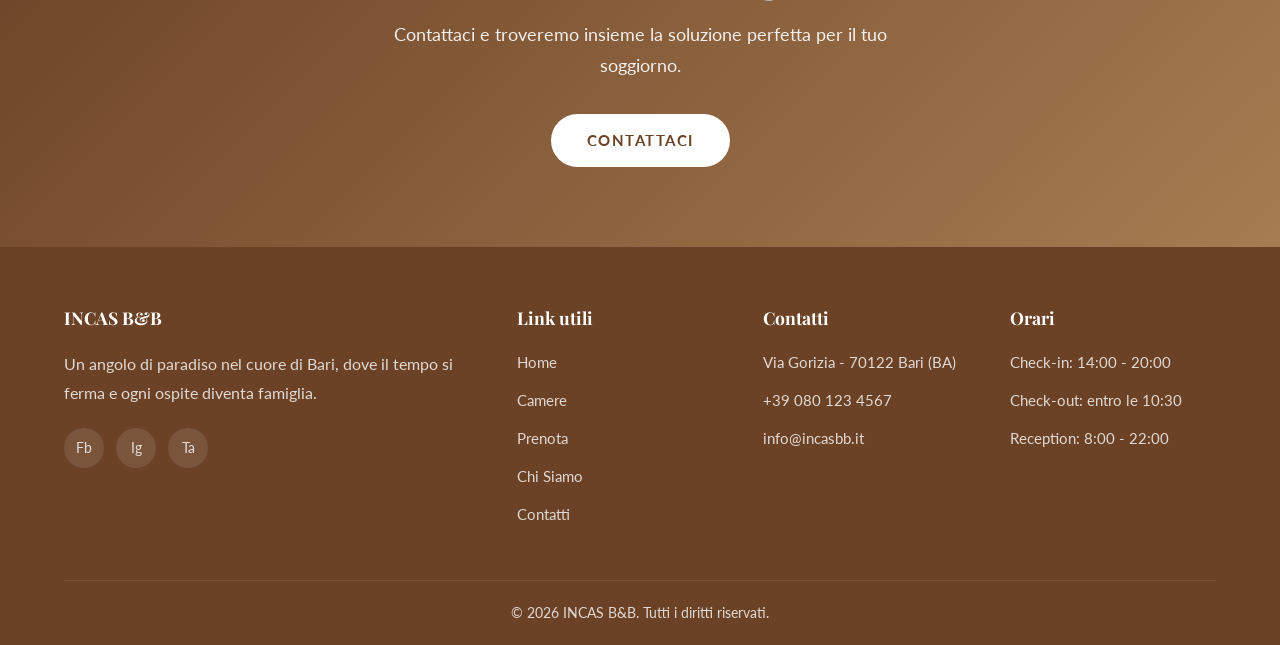
==== commit def523ca: "Rename B&B from Casa Mia to INCAS across all files Updated name, logo, page titles, meta description" ====
--- a/bb-website/camere.html
+++ b/bb-website/camere.html
@@ -3,8 +3,8 @@
 <head>
   <meta charset="UTF-8">
   <meta name="viewport" content="width=device-width, initial-scale=1.0">
-  <title>Le Camere - Casa Mia B&B</title>
-  <meta name="description" content="Scopri le 2 camere di Casa Mia B&B a Bari: comfort, eleganza e fino a 4 posti letto ciascuna.">
+  <title>Le Camere - INCAS B&B</title>
+  <meta name="description" content="Scopri le 2 camere di INCAS B&B a Bari: comfort, eleganza e fino a 4 posti letto ciascuna.">
   <link rel="preconnect" href="https://fonts.googleapis.com">
   <link rel="preconnect" href="https://fonts.gstatic.com" crossorigin>
   <link href="https://fonts.googleapis.com/css2?family=Lato:wght@300;400;700&family=Playfair+Display:wght@400;600;700&display=swap" rel="stylesheet">
@@ -15,7 +15,7 @@
   <!-- Navbar -->
   <nav class="navbar">
     <div class="container">
-      <a href="index.html" class="navbar-logo">Casa <span>Mia</span> B&B</a>
+      <a href="index.html" class="navbar-logo">INCAS <span>B&B</span></a>
       <ul class="navbar-menu">
         <li><a href="index.html" data-i18n="nav.home">Home</a></li>
         <li><a href="camere.html" data-i18n="nav.rooms">Camere</a></li>
@@ -142,7 +142,7 @@
     <div class="container">
       <div class="footer-grid">
         <div class="footer-about">
-          <h4>Casa Mia B&B</h4>
+          <h4>INCAS B&B</h4>
           <p data-i18n="footer.about">Un angolo di paradiso nel cuore di Bari, dove il tempo si ferma e ogni ospite diventa famiglia.</p>
           <div class="footer-social">
             <a href="#" aria-label="Facebook">Fb</a>
@@ -164,7 +164,7 @@
           <h4 data-i18n="footer.contact">Contatti</h4>
           <div class="footer-contact-item">Via Gorizia - 70122 Bari (BA)</div>
           <div class="footer-contact-item">+39 080 123 4567</div>
-          <div class="footer-contact-item">info@casamiabb.it</div>
+          <div class="footer-contact-item">info@incasbb.it</div>
         </div>
         <div>
           <h4 data-i18n="footer.hours">Orari</h4>
@@ -174,7 +174,7 @@
         </div>
       </div>
       <div class="footer-bottom">
-        &copy; 2026 Casa Mia B&B. Tutti i diritti riservati.
+        &copy; 2026 INCAS B&B. Tutti i diritti riservati.
       </div>
     </div>
   </footer>
--- a/bb-website/style.css
+++ b/bb-website/style.css
@@ -1,5 +1,5 @@
 /* =============================================
-   Casa Mia B&B - Stylesheet
+   INCAS B&B - Stylesheet
    Palette: beige (#F5F0E8), marrone (#6B4226),
             bianco (#FFFFFF), accenti (#A67C52, #D4A574)
    ============================================= */
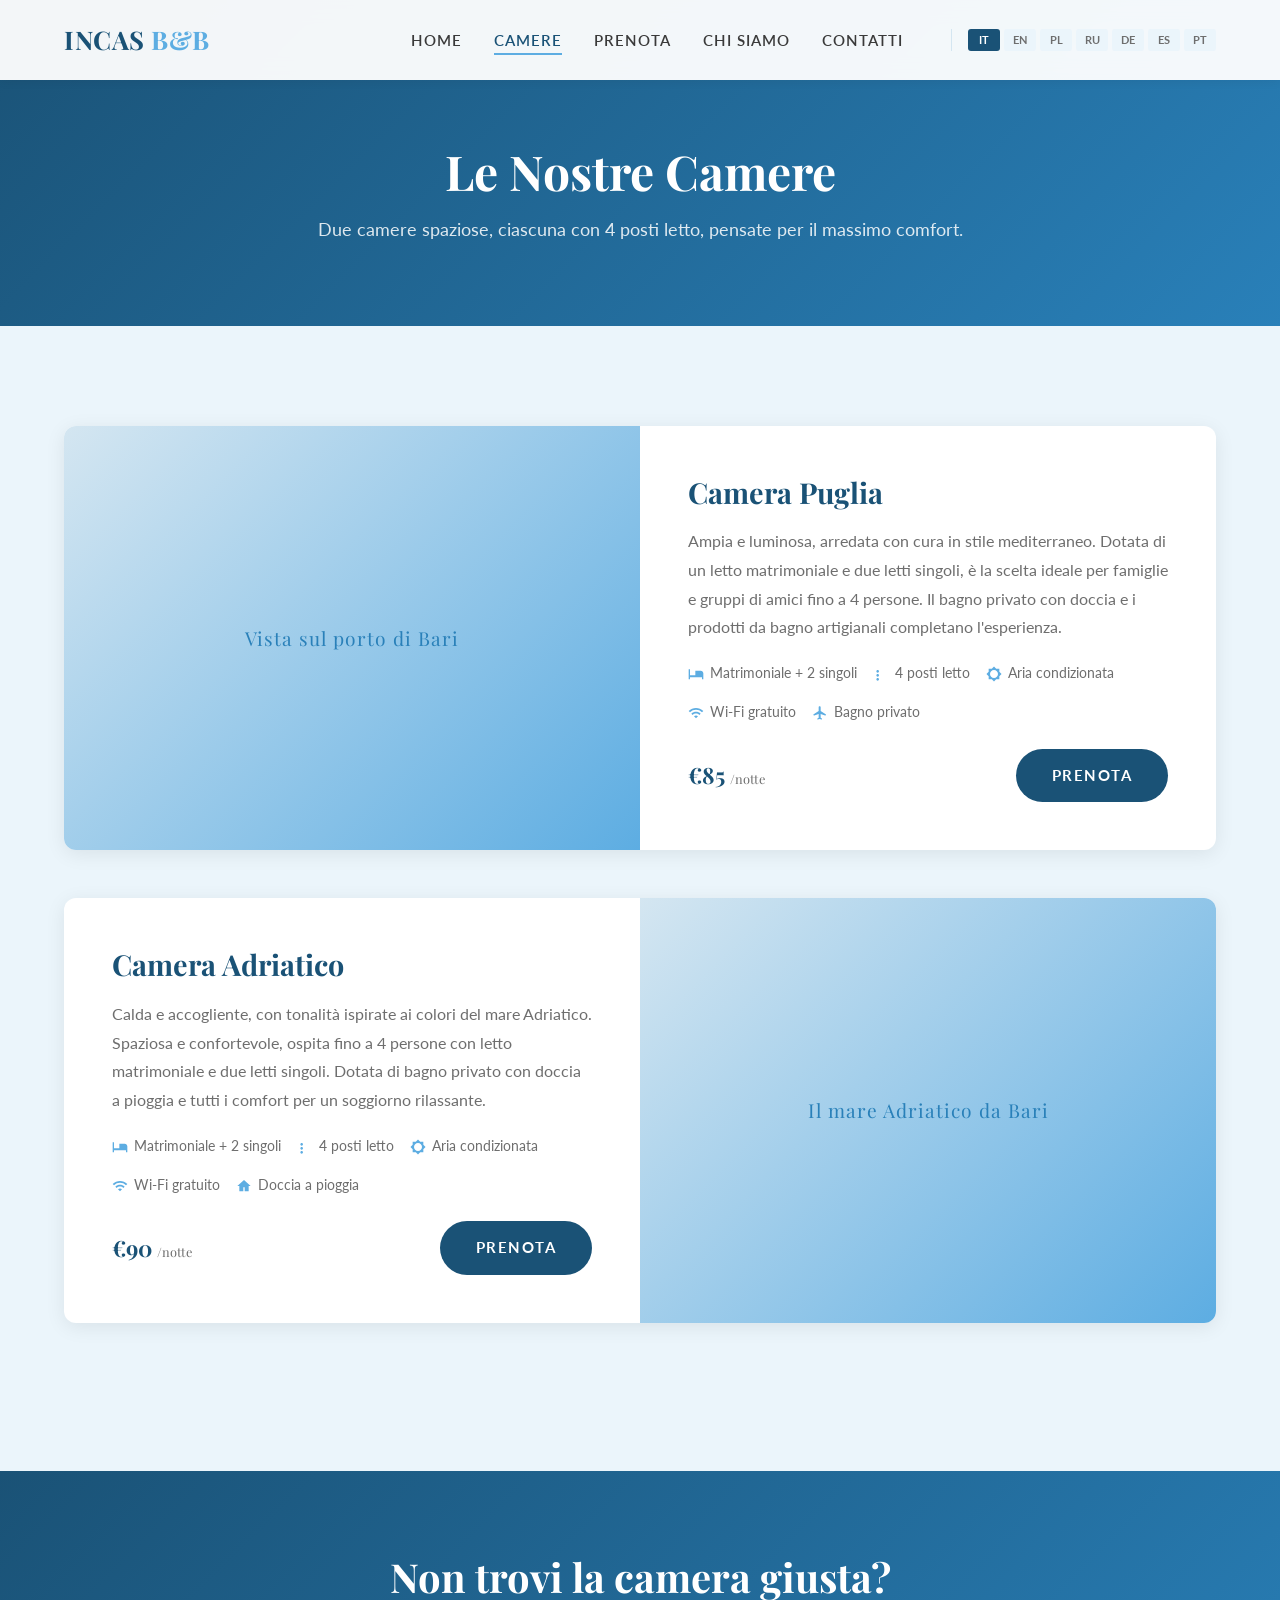
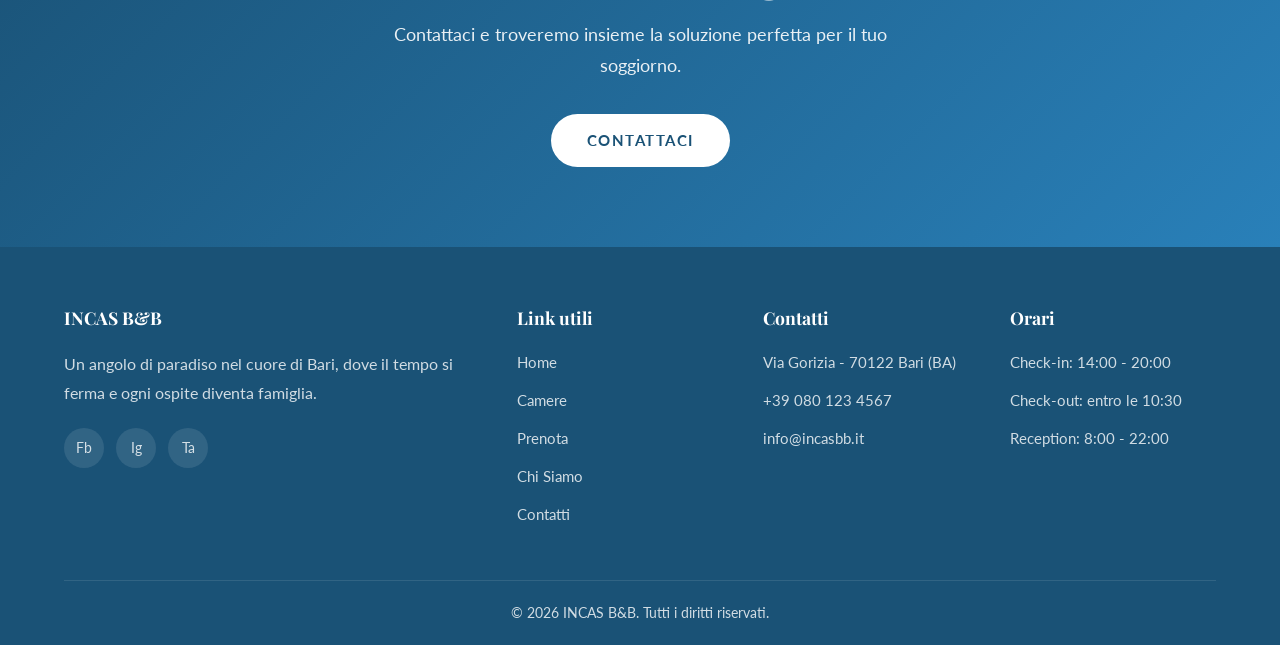
==== commit a0690511: "Add Dockerfile for Railway, blue color scheme, ES/PT language buttons - Dockerfile with nginx to ser" ====
--- a/bb-website/camere.html
+++ b/bb-website/camere.html
@@ -28,6 +28,8 @@
           <button class="lang-btn" data-lang="pl">PL</button>
           <button class="lang-btn" data-lang="ru">RU</button>
           <button class="lang-btn" data-lang="de">DE</button>
+          <button class="lang-btn" data-lang="es">ES</button>
+          <button class="lang-btn" data-lang="pt">PT</button>
         </li>
       </ul>
       <div class="hamburger">
--- a/bb-website/style.css
+++ b/bb-website/style.css
@@ -1,7 +1,7 @@
 /* =============================================
    INCAS B&B - Stylesheet
-   Palette: beige (#F5F0E8), marrone (#6B4226),
-            bianco (#FFFFFF), accenti (#A67C52, #D4A574)
+   Palette: azzurro chiaro (#EBF5FB), blu mare (#1A5276),
+            bianco (#FFFFFF), accenti (#2980B9, #5DADE2)
    ============================================= */
 
 /* --- Reset & Base --- */
@@ -14,11 +14,11 @@
 }
 
 :root {
-  --beige: #F5F0E8;
-  --beige-dark: #E8DFD0;
-  --brown: #6B4226;
-  --brown-light: #A67C52;
-  --brown-accent: #D4A574;
+  --beige: #EBF5FB;
+  --beige-dark: #D4E6F1;
+  --brown: #1A5276;
+  --brown-light: #2980B9;
+  --brown-accent: #5DADE2;
   --white: #FFFFFF;
   --text: #3A3A3A;
   --text-light: #6E6E6E;
@@ -220,7 +220,7 @@
 .hero-bg {
   position: absolute;
   inset: 0;
-  background: linear-gradient(135deg, #6B4226 0%, #A67C52 50%, #D4A574 100%);
+  background: linear-gradient(135deg, #1A5276 0%, #2980B9 50%, #5DADE2 100%);
   z-index: -1;
 }
 
@@ -276,7 +276,7 @@
 .btn-primary:hover {
   background: var(--brown-light);
   transform: translateY(-2px);
-  box-shadow: 0 6px 20px rgba(107, 66, 38, 0.3);
+  box-shadow: 0 6px 20px rgba(26, 82, 118, 0.3);
 }
 
 .btn-secondary {
@@ -665,7 +665,7 @@
 .form-group textarea:focus {
   outline: none;
   border-color: var(--brown-accent);
-  box-shadow: 0 0 0 3px rgba(166, 124, 82, 0.15);
+  box-shadow: 0 0 0 3px rgba(41, 128, 185, 0.15);
 }
 
 .form-group input.error,
